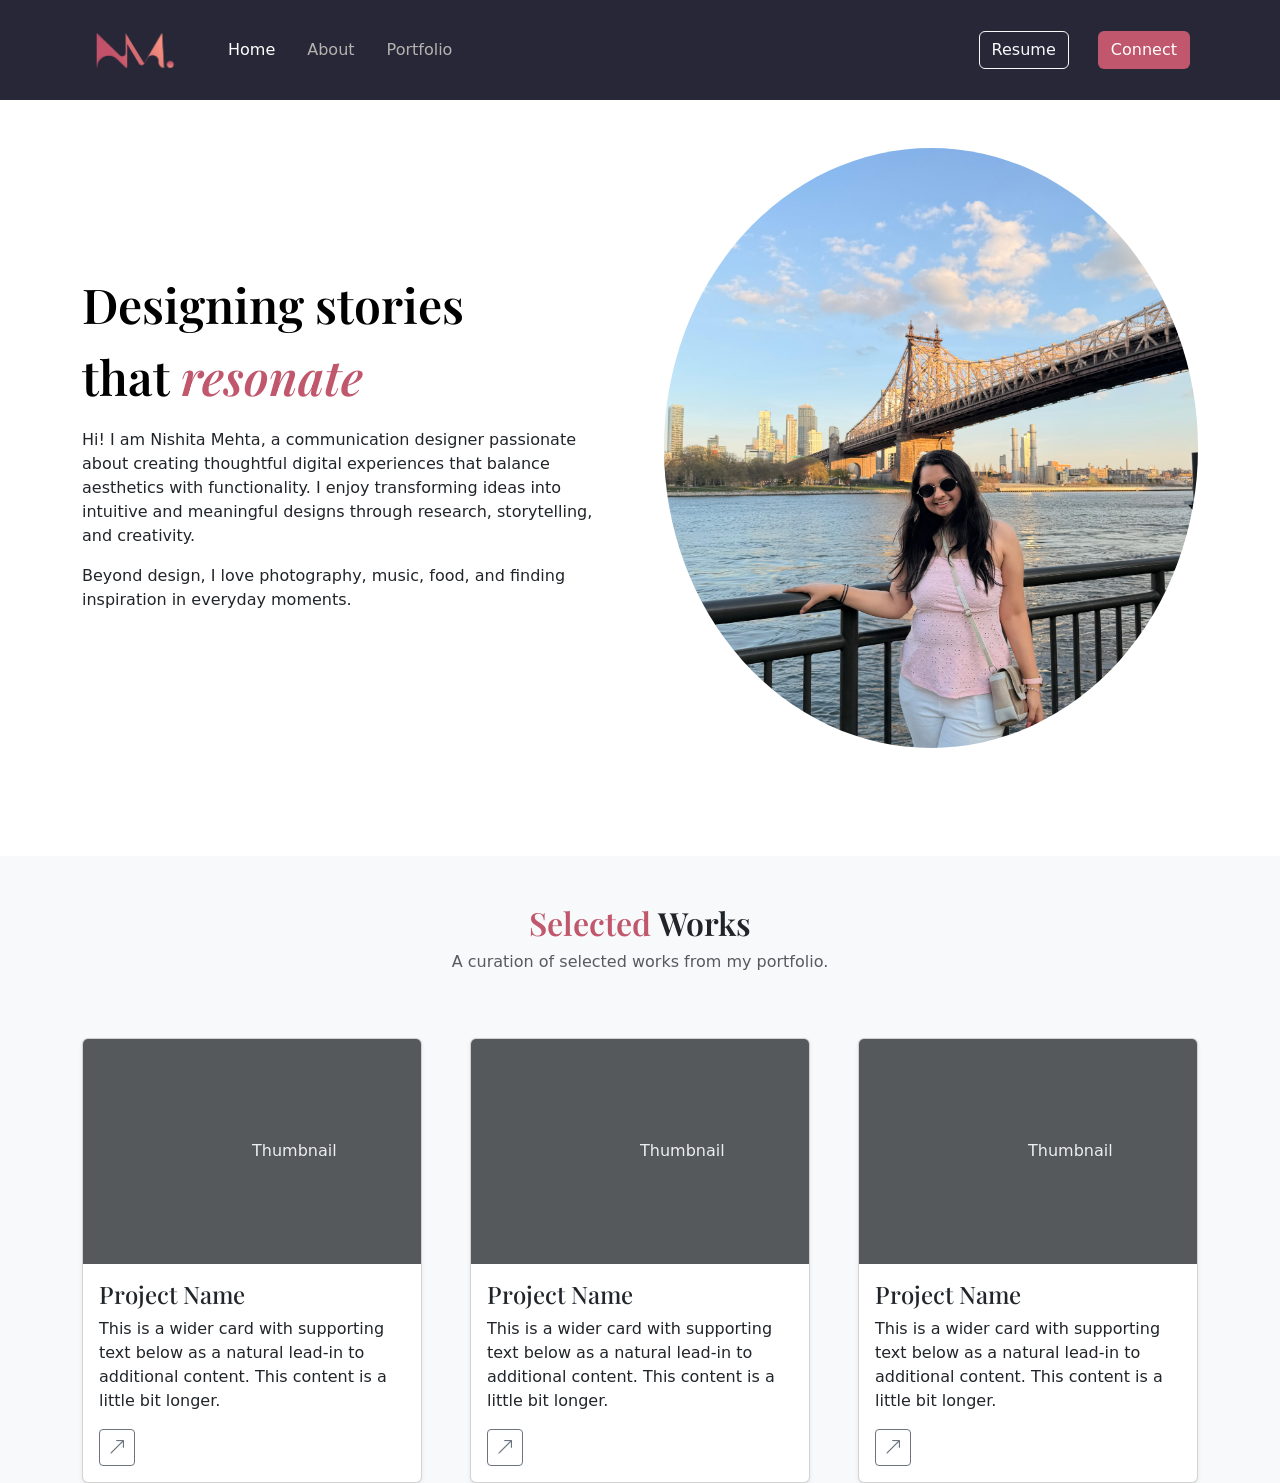
==== index.html @ cb7818bd "Add files via upload" ====
<!doctype html>
<html lang="en">

<head>
    <meta charset="UTF-8" />
    <meta name="viewport" content="width=device-width, initial-scale=1.0" />
    <title>Document</title>
    <link href="https://cdn.jsdelivr.net/npm/bootstrap@5.3.8/dist/css/bootstrap.min.css" rel="stylesheet"
        integrity="sha384-sRIl4kxILFvY47J16cr9ZwB07vP4J8+LH7qKQnuqkuIAvNWLzeN8tE5YBujZqJLB" crossorigin="anonymous" />
        <link rel="stylesheet"
href="https://cdn.jsdelivr.net/npm/bootstrap-icons@1.11.3/font/bootstrap-icons.min.css">
    <link rel="stylesheet" href="./style.css" />
<link rel="preconnect" href="https://fonts.googleapis.com">
<link rel="preconnect" href="https://fonts.gstatic.com" crossorigin>
<link href="https://fonts.googleapis.com/css2?family=Merriweather:ital,opsz,wght@0,18..144,300..900;1,18..144,300..900&family=Playfair+Display:ital,wght@0,400..900;1,400..900&display=swap" rel="stylesheet">
</head>

<body>
    <header class="py-0 text-bg-dark">
        <div class="container">
            <div class="d-flex flex-wrap align-items-center justify-content-center justify-content-lg-start">
                <a href="/" class="d-flex center align-items-center mb-2 mb-lg-0 text-white text-decoration-none">
                </a>
                <ul class="nav col-12 col-lg-auto me-lg-auto mb-2 align-items-center justify-content-center mb-md-0">
                    <img src="/logo.png" class="logo" height="100" />
                    <li>
                        <a href="#" class="nav-link padding px-7 text-white">Home</a>
                    </li>
                    <li><a href="#" class="nav-link px-7 text">About</a></li>
                    <li><a href="#" class="nav-link px-7 text">Portfolio</a></li>
                </ul>

                <div class="text-end">
                    <button type="button" class="btn btn-outline-light me-4">
                        Resume
                    </button>
                    <button type="button" class="btn filled me-2">
                        Connect
                    </button>
                </div>
            </div>
        </div>
    </header>
    <div class="container">
        <div class="row flex-lg-row-reverse align-items-center g-5 py-5">
            <div class="col-10 col-sm-8 col-lg-6">
                <img src="me.jpeg" class="d-block mx-lg-auto img-fluid profile-img" alt="Bootstrap Themes" width="700"
                    height="500" loading="lazy" />
            </div>
            <div class="col-lg-6">
                <h1 class="display-5 fw-semibold text-body-emphasis lh-base mb-3">
                    Designing stories
                    <br>
                    that
                    <span class="highlight">resonate</span>
                </h1>
                <p class="lead">
                    Hi! I am Nishita Mehta, a communication designer passionate about
                    creating thoughtful digital experiences that balance aesthetics with
                    functionality. I enjoy transforming ideas into intuitive and
                    meaningful designs through research, storytelling, and creativity.
                    <br>
                </p>

                <p class="lead">Beyond design, I love photography, music, food, and finding
                    inspiration in everyday moments.</p>

                </p>
                <div class="d-grid gap-2 d-md-flex justify-content-md-start"></div>
            </div>
        </div>
    </div>
    <div>
        <div class="mt-10">
        <div class=" album bg-body-tertiary">
            <div class="row py-lg-5 selected-works">
                <div class="col-lg-6 col-md-8 mx-auto align-items-center">
                    <h2 class="fw-semibold"><span>Selected</span> Works</h2>
                    <p class="lead text-body-secondary">A curation of selected works from my portfolio.</p>
                    <p> </p>
                </div>
            </div>
        </div>
    </div>
    <div class="album bg-body-tertiary">
        <div class="container">
            <div class="row row-cols-1 row-cols-sm-2 row-cols-md-3 g-5">
                <div class="col">
                    <div class="card shadow-sm"> <svg aria-label="Placeholder: Thumbnail"
                            class="bd-placeholder-img card-img-top" height="225" preserveAspectRatio="xMidYMid slice"
                            role="img" width="100%" xmlns="http://www.w3.org/2000/svg">
                            <title>Placeholder</title>
                            <rect width="100%" height="100%" fill="#55595c"></rect><text x="50%" y="50%" fill="#eceeef"
                                dy=".3em">Thumbnail</text>
                        </svg>
                        <div class="card-body">
                             <h4>Project Name</h4>
                            <p class="card-text">This is a wider card with supporting text below as a natural lead-in to
                                additional content. This content is a little bit longer.</p>
                            <div class="d-flex justify-content-between align-items-center">
                                <div class="btn-group"> <button type="button" class="btn btn-sm btn-outline-secondary project-btn">
    <i class="bi bi-arrow-up-right arrow"></i>
</button></div>
                            </div>
                        </div>
                    </div>
                </div>
                <div class="col">
                    <div class="card shadow-sm"> <svg aria-label="Placeholder: Thumbnail"
                            class="bd-placeholder-img card-img-top" height="225" preserveAspectRatio="xMidYMid slice"
                            role="img" width="100%" xmlns="http://www.w3.org/2000/svg">
                            <title>Placeholder</title>
                            <rect width="100%" height="100%" fill="#55595c"></rect><text x="50%" y="50%" fill="#eceeef"
                                dy=".3em">Thumbnail</text>
                        </svg>
                        <div class="card-body">
                             <h4>Project Name</h4>
                            <p class="card-text">This is a wider card with supporting text below as a natural lead-in to
                                additional content. This content is a little bit longer.</p>
                            <div class="d-flex justify-content-between align-items-center">
                                <div class="btn-group"> <button type="button" class="btn btn-sm btn-outline-secondary project-btn">
    <i class="bi bi-arrow-up-right arrow"></i>
</button> </div>
                            </div>
                        </div>
                    </div>
                </div>
                <div class="col">
                    <div class="card shadow-sm"> <svg aria-label="Placeholder: Thumbnail"
                            class="bd-placeholder-img card-img-top" height="225" preserveAspectRatio="xMidYMid slice"
                            role="img" width="100%" xmlns="http://www.w3.org/2000/svg">
                            <title>Placeholder</title>
                            <rect width="100%" height="100%" fill="#55595c"></rect><text x="50%" y="50%" fill="#eceeef"
                                dy=".3em">Thumbnail</text>
                        </svg>
                        <div class="card-body">
                            <h4>Project Name</h4>
                            <p class="card-text">This is a wider card with supporting text below as a natural lead-in to
                                additional content. This content is a little bit longer.</p>
                            <div class="d-flex justify-content-between align-items-center">
                                <div class="btn-group"> <button type="button" class="btn btn-sm btn-outline-secondary project-btn">
    <i class="bi bi-arrow-up-right arrow"></i>
</button></div>
                            </div>
                        </div>
                    </div>
                </div>
                </div>
            </div>
        </div>
    </div>
</div>
</body>

</html>
---- style.css ----
.text-bg-dark {
    background-color: #272738 !important;
    color: rgb(202, 180, 132) !important;
}
.filled{
    background-color: rgb(192, 87, 108);
    color: rgb(255, 255, 255);
}
.text{
    color: rgb(181, 178, 175);
}
.padding{
    margin-left: 30px;
}
.profile-img{
    object-fit: cover;
    border-radius: 50%;
    height: 600px;
    
}
.lead{
    font-size: 16px;
}
span{
    color: rgb(192, 87, 108);
}
.selected-works{
    text-align: center;
}
.btn-outline-secondary {
    --bs-btn-hover-bg: rgb(192, 87, 108);
    --bs-btn-hover-border-color: #6c757d00;

}
.mt-10{
    margin-top: 60px;
}
h1, h2, h3, h4 {
  Font-family: "Playfair Display", serif;
}
.project-btn {
    transition: all 0.3s ease;
}

.arrow {
    color: #6c757d;   /* grey */
    font-size: 18px;
    transition: color 0.3s ease;
}

.project-btn:hover {
    background-color: #c95d78;
    border-color: #c95d78;
}

.project-btn:hover .arrow {
    color: white;
}
.nav-link {
    padding-top: 0.25rem;
    padding-bottom: 0.25rem;
}
.highlight{
    font-style: italic;
}
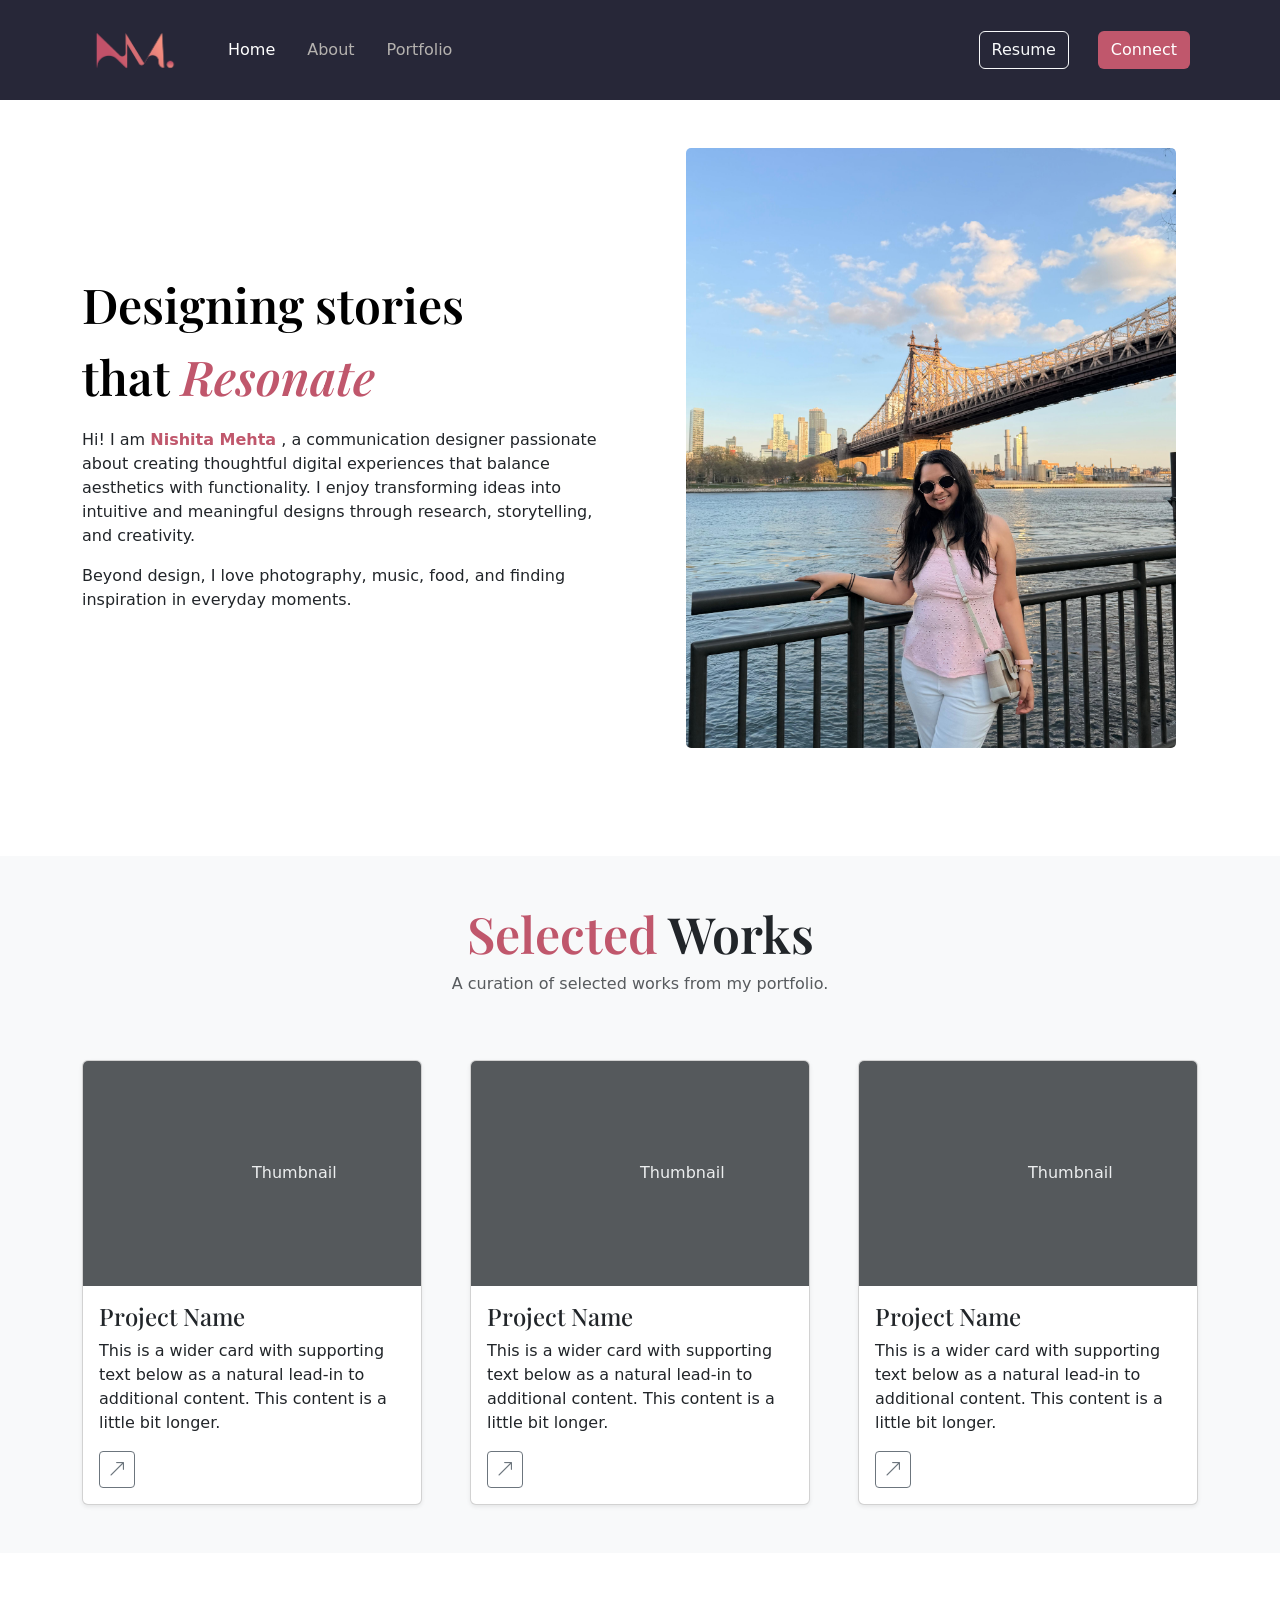
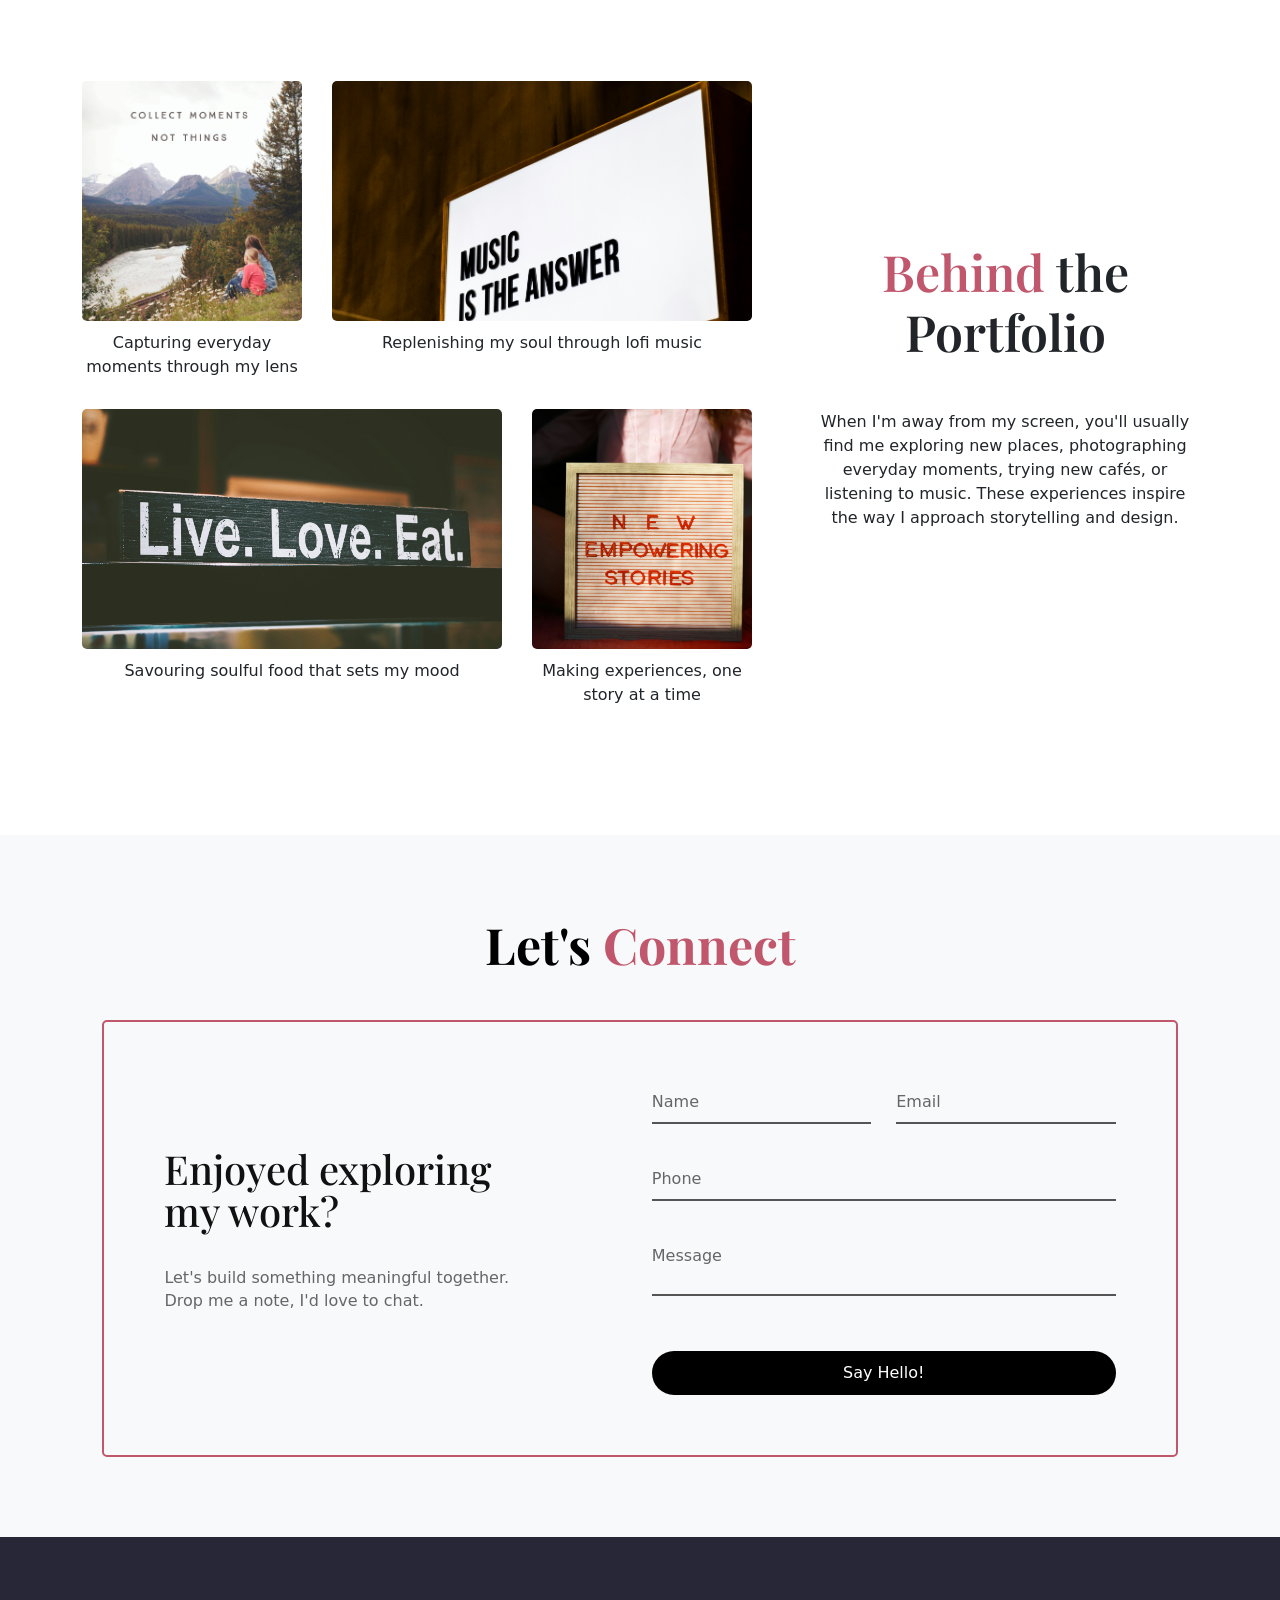
==== commit 5ad50285: "Add files via upload" ====
--- a/index.html
+++ b/index.html
@@ -22,7 +22,7 @@
                 <a href="/" class="d-flex center align-items-center mb-2 mb-lg-0 text-white text-decoration-none">
                 </a>
                 <ul class="nav col-12 col-lg-auto me-lg-auto mb-2 align-items-center justify-content-center mb-md-0">
-                    <img src="/logo.png" class="logo" height="100" />
+                    <img src="logo.png" class="logo" height="100" />
                     <li>
                         <a href="#" class="nav-link padding px-7 text-white">Home</a>
                     </li>
@@ -52,10 +52,10 @@
                     Designing stories
                     <br>
                     that
-                    <span class="highlight">resonate</span>
+                    <span class="highlight">Resonate</span>
                 </h1>
                 <p class="lead">
-                    Hi! I am Nishita Mehta, a communication designer passionate about
+                    Hi! I am <span class="bold fw-semibold">Nishita Mehta</span> , a communication designer passionate about
                     creating thoughtful digital experiences that balance aesthetics with
                     functionality. I enjoy transforming ideas into intuitive and
                     meaningful designs through research, storytelling, and creativity.
@@ -71,7 +71,7 @@
         </div>
     </div>
     <div>
-        <div class="mt-10">
+        <div class="mt-60">
         <div class=" album bg-body-tertiary">
             <div class="row py-lg-5 selected-works">
                 <div class="col-lg-6 col-md-8 mx-auto align-items-center">
@@ -82,7 +82,8 @@
             </div>
         </div>
     </div>
-    <div class="album bg-body-tertiary">
+    <div class="bg-body-tertiary">
+    <div class="album selected-margin bg-body-tertiary">
         <div class="container">
             <div class="row row-cols-1 row-cols-sm-2 row-cols-md-3 g-5">
                 <div class="col">
@@ -150,6 +151,108 @@
         </div>
     </div>
 </div>
+</div>
+
+  <section class="container behind-section py-5">
+
+   
+
+  <div class="collage">
+
+    <div class="collage-row">
+        <div>
+        <img src="./photography.jpg" class="small" alt="">
+        <div class="description">Capturing everyday moments through my lens</div>
+        </div>
+        <div>
+        <img src="./music.jpg" class="medium" alt="">
+        <div class="description">Replenishing my soul through lofi music</div>
+        </div>
+    </div>
+
+    <div class="collage-row reverse">
+        <div>
+        <img src="./food.jpg" class="medium music" alt="">
+        <div class="description">Savouring soulful food that sets my mood</div>
+        </div>
+        <div>
+        <img src="./experiences.jpg" class="small" alt="">
+        <div class="description">Making experiences, one story at a time</div>
+        </div>
+    </div>
+
+</div>
+    
+   
+</div>
+<div class="about-text">
+         <h2 class="text-center mb-5 fw-semibold">
+        <span>Behind</span> the Portfolio
+    </h2>
+        <p>
+            When I'm away from my screen, you'll usually find me exploring new
+            places, photographing everyday moments, trying new cafés, or listening
+            to music. These experiences inspire the way I approach storytelling and
+            design.
+        </p>
+    </div>
+
+</section>
+
+</div>
+<section class="contact-section bg-body-tertiary" id="contact">
+    <h2 class="contact-title">Let's<span> Connect</span></h2>
+
+    <div class="contact-box">
+
+        <div class="contact-left">
+            <h3>Enjoyed exploring<br>my work?</h3>
+
+            <p>
+                Let's build something meaningful together.<br>
+                Drop me a note, I'd love to chat.
+            </p>
+        </div>
+
+        <form class="contact-form">
+
+            <div class="form-row">
+                <div class="input-group">
+                    <input type="text" placeholder="Name" required>
+                </div>
+
+                <div class="input-group">
+                    <input type="email" placeholder="Email" required>
+                </div>
+            </div>
+
+            <div class="form-row">
+                <div class="input-group">
+                    <input type="tel" placeholder="Phone">
+                </div>
+            </div>
+
+            <div class="form-row">
+                <div class="input-group full">
+                    <textarea placeholder="Message"></textarea>
+                </div>
+            </div>
+
+            <button type="submit">
+                Say Hello!
+            </button>
+
+        </form>
+
+    </div>
+</section>
+<footer>
+    <div class="footer">
+       
+    </div>
+</footer>
+</div>
+
 </body>
 
-</html>+</html>
--- a/style.css
+++ b/style.css
@@ -14,8 +14,9 @@
 }
 .profile-img{
     object-fit: cover;
-    border-radius: 50%;
+    border-radius: 5px;
     height: 600px;
+    max-width: 490px;
     
 }
 .lead{
@@ -32,7 +33,7 @@
     --bs-btn-hover-border-color: #6c757d00;
 
 }
-.mt-10{
+.mt-60{
     margin-top: 60px;
 }
 h1, h2, h3, h4 {
@@ -62,4 +63,249 @@
 }
 .highlight{
     font-style: italic;
-}+}
+.collage {
+    display: grid;
+    grid-template-columns: 1fr 2fr;
+    gap: 50px;
+    margin: 0 auto;
+    align-items: start;
+}
+
+.collage img {
+    width: 50%;
+    object-fit: cover;
+    border-radius: 5px;
+    transition: 0.3s ease;
+}
+
+.collage img:hover {
+    transform: scale(1.02);
+}
+
+
+.behind-section{
+    display: flex;
+    justify-content: space-between;   /* instead of center */
+    align-items: center;              /* center text vertically */
+    text-align: center;
+    margin: 80px auto;
+    gap: 60px;
+}
+/* COLLAGE */
+
+.collage{
+    display:flex;
+    flex-direction:column;
+    gap:30px;
+}
+
+.collage-row{
+    display:grid;
+    grid-template-columns:220px 420px;
+    gap:30px;
+}
+
+.collage-row.reverse{
+    grid-template-columns:420px 220px;
+}
+
+.collage img{
+    width:100%;
+    height:240px;
+    object-fit:cover;
+    border-radius:5px;
+}
+
+.small{
+    height:200px;
+}
+
+.medium{
+    height:280px;
+}
+
+/* Positioning */
+
+.collage img:nth-child(1){
+    grid-column:1;
+    grid-row:1;
+    align-self:start;
+}
+
+.collage img:nth-child(2){
+    grid-column:2 / span 2;
+    grid-row:1;
+}
+
+.collage img:nth-child(3){
+    grid-column:1 / span 2;
+    grid-row:2;
+    justify-self: end;
+}
+
+.collage img:nth-child(4){
+    grid-column:3;
+    grid-row:2;
+    align-self:start;
+}
+.selected-margin{
+    padding-bottom: 48px;
+    margin-bottom: 60px;
+}
+.description{
+    margin-top: 10px;
+}
+/* Contact Section */
+
+.contact-section{
+    width:100%;
+    padding:80px 8%;
+    background:#fff;
+}
+
+.contact-title{
+    text-align:center;
+    Font-family: "Playfair Display", serif;
+    color:#000000;
+    font-weight:bold;
+    margin-bottom:45px;
+}
+
+.contact-box{
+    border:2px solid  rgb(192, 87, 108);
+    border-radius:5px;
+    padding:60px;
+    display:flex;
+    justify-content:space-between;
+    align-items:center;
+    gap:70px;
+}
+
+.contact-left{
+    flex:0.9;
+    font-size: 16px;
+}
+
+.contact-left h3{
+    line-height:1.05;
+    margin-bottom:35px;
+    color:#111;
+    font-size: 40px;
+}
+
+.contact-left p{
+    font-size:16px;
+    color:#666;
+    line-height:1.4;
+}
+
+.contact-form{
+    flex:1;
+    max-width: 520px;   /* Limits form width */
+}
+
+
+.form-row{
+    display:flex;
+    gap:25px;
+    margin-bottom:35px;
+}
+
+.input-group{
+    flex:1;
+}
+
+.input-group.full{
+    width:100%;
+}
+
+.contact-form input,
+.contact-form textarea{
+    width:100%;
+    border:none;
+    border-bottom:2px solid #555;
+    background:transparent;
+    padding:8px 0;
+    font-size:16px;
+    outline:none;
+    color:#111;
+}
+
+.contact-form textarea{
+    resize:none;
+    height:60px;
+}
+
+.contact-form input::placeholder,
+.contact-form textarea::placeholder{
+    color:#666;
+}
+
+.contact-form button{
+    width:100%;
+    margin-top:20px;
+    padding:10px;
+    border:none;
+    border-radius:50px;
+    background:#000;
+    color:#fff;
+    font-size:16px;
+    cursor:pointer;
+    transition:.3s;
+}
+
+.contact-form button:hover{
+    background:#222;
+}
+
+/* Responsive */
+
+@media(max-width:992px){
+
+.contact-box{
+    display: flex;
+    justify-content: space-between;
+    align-items: center;
+    gap: 50px;
+    padding: 50px 60px;
+}
+
+
+.contact-title{
+    font-size:50px;
+}
+
+.contact-left h3{
+    font-size:50px;
+}
+
+.contact-left p{
+    font-size:20px;
+}
+
+.form-row{
+    flex-direction:column;
+    gap:25px;
+}
+
+.contact-form input,
+.contact-form textarea{
+    font-size:18px;
+}
+
+.contact-form button{
+    font-size:20px;
+}
+
+}
+h1, h2, h3{
+    font-size: 50px;
+}
+.footer{
+    background-color: #272738;
+    height: 100px;
+}
+.music{
+    align-self: flex-start;
+}
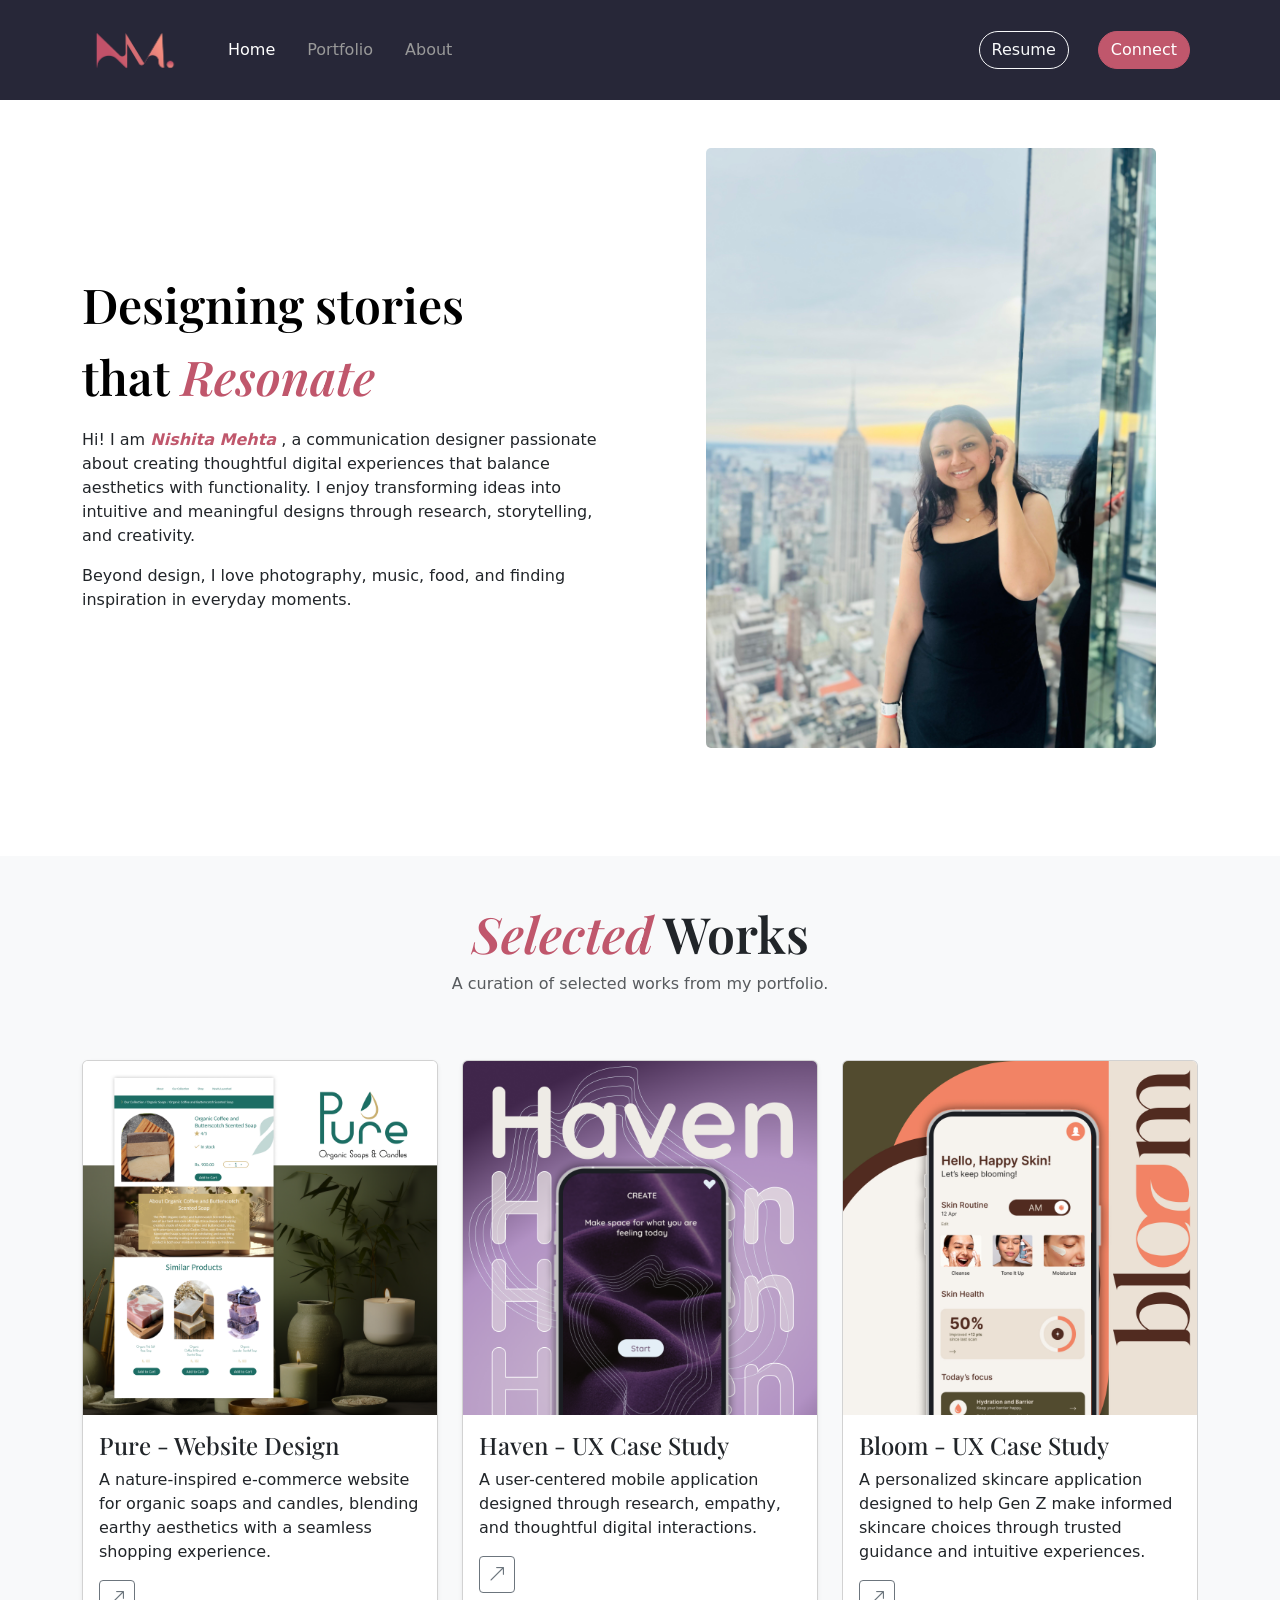
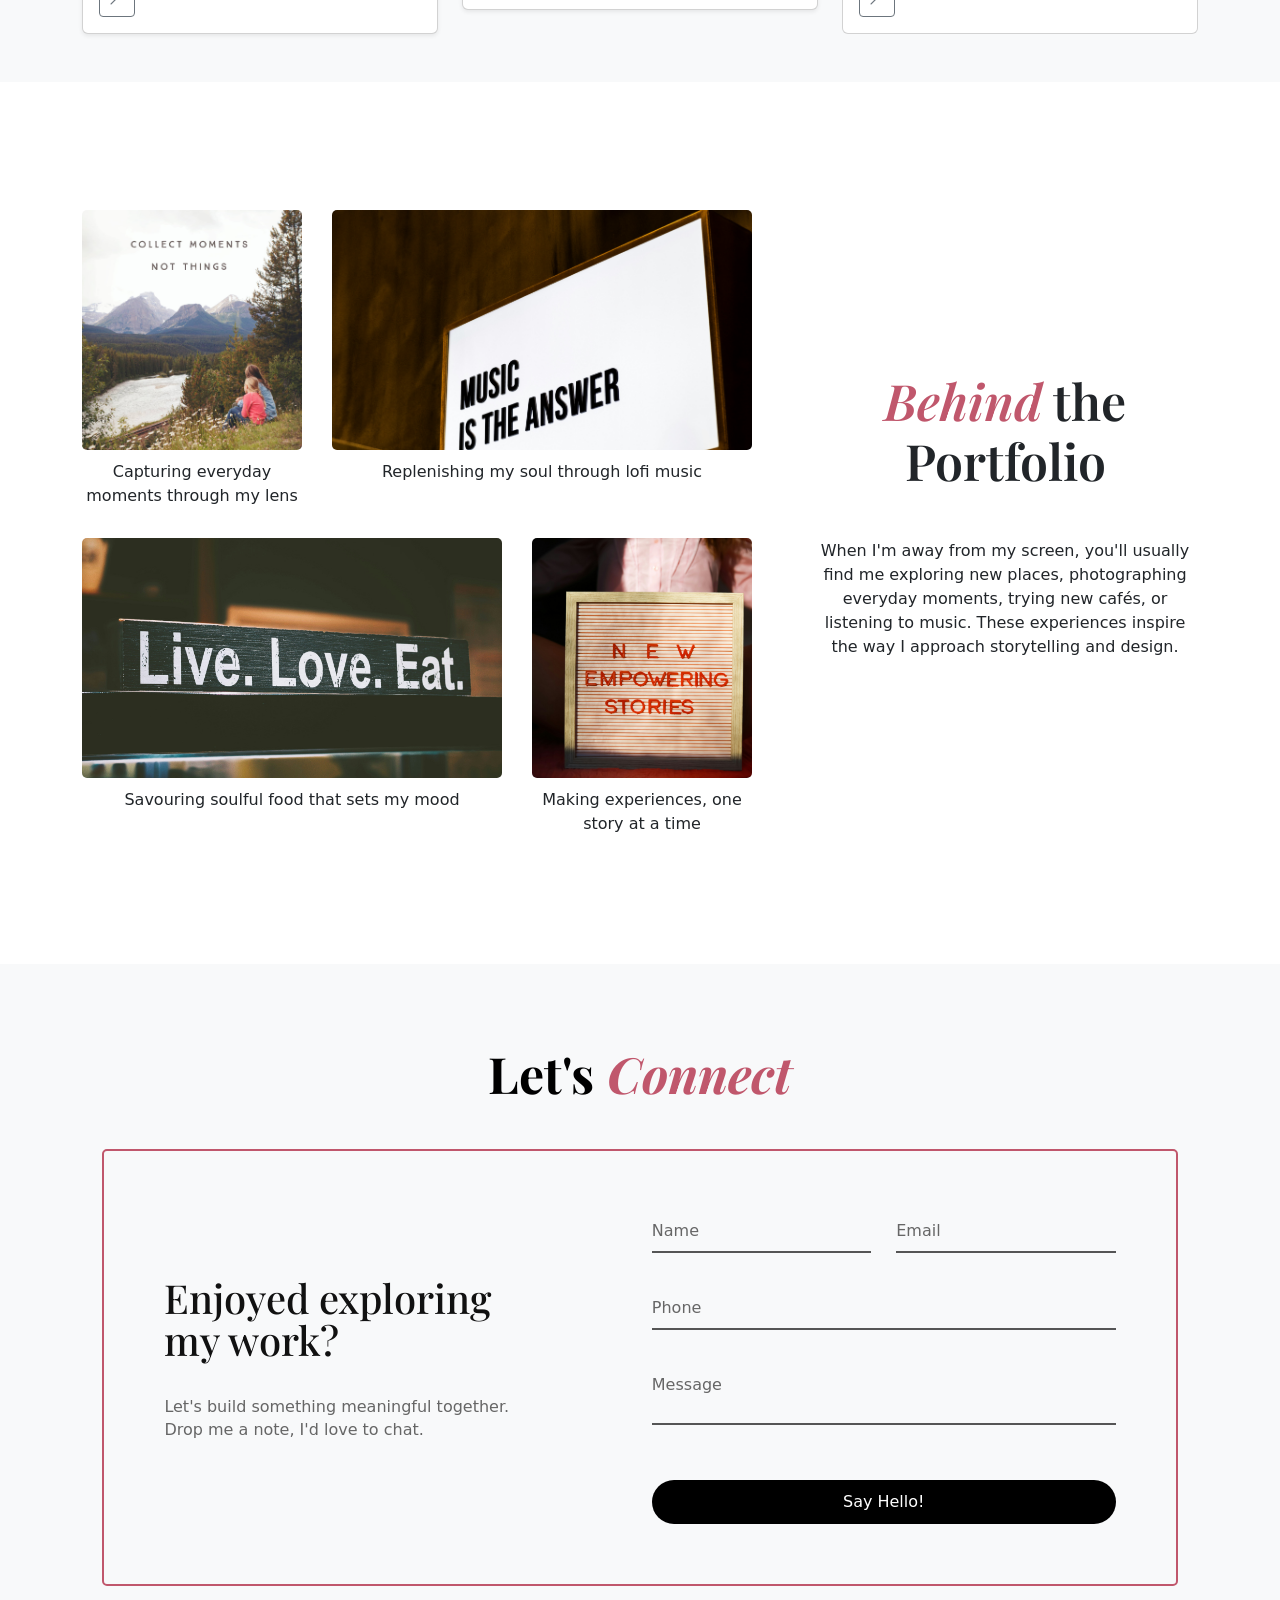
==== commit a7b40df0: "Update portfolio website" ====
--- a/index.html
+++ b/index.html
@@ -22,30 +22,39 @@
                 <a href="/" class="d-flex center align-items-center mb-2 mb-lg-0 text-white text-decoration-none">
                 </a>
                 <ul class="nav col-12 col-lg-auto me-lg-auto mb-2 align-items-center justify-content-center mb-md-0">
-                    <img src="logo.png" class="logo" height="100" />
+                   
+<li class="nav-item">
+    <a href="#home" class="logo-link">
+        <img
+            src="logo.png"
+            class="logo"
+            height="100"
+            alt="Nishita Mehta logo"
+        >
+    </a>
+</li>
+
                     <li>
-                        <a href="#" class="nav-link padding px-7 text-white">Home</a>
+                        <a href="#home" id="homeLink" class="nav-link padding px-7">Home</a>
                     </li>
-                    <li><a href="#" class="nav-link px-7 text">About</a></li>
-                    <li><a href="#" class="nav-link px-7 text">Portfolio</a></li>
+                   
+                    <li><a href="#portfolio" id="portfolioLink" class="nav-link px-7 text">Portfolio</a></li>
+                     <li><a href="#about" id="aboutLink" class="nav-link px-7 text">About</a></li>
                 </ul>
 
                 <div class="text-end">
-                    <button type="button" class="btn btn-outline-light me-4">
-                        Resume
-                    </button>
-                    <button type="button" class="btn filled me-2">
+                    <button type="button" id="resumeBtn" target="_blank" class="btn btn-outline-light me-4">Resume</button>
+                    <button type="button" id="connectBtn" class="btn filled me-2">
                         Connect
                     </button>
                 </div>
             </div>
         </div>
     </header>
-    <div class="container">
+    <div class="container" id="home">
         <div class="row flex-lg-row-reverse align-items-center g-5 py-5">
-            <div class="col-10 col-sm-8 col-lg-6">
-                <img src="me.jpeg" class="d-block mx-lg-auto img-fluid profile-img" alt="Bootstrap Themes" width="700"
-                    height="500" loading="lazy" />
+            <div class="col-12 col-sm-10 col-lg-6">
+                <img src="intro pic.jpeg" class="d-block mx-lg-auto img-fluid profile-img" alt="Bootstrap Themes" loading="lazy" />
             </div>
             <div class="col-lg-6">
                 <h1 class="display-5 fw-semibold text-body-emphasis lh-base mb-3">
@@ -71,11 +80,11 @@
         </div>
     </div>
     <div>
-        <div class="mt-60">
+        <div class="mt-60" id="portfolio">
         <div class=" album bg-body-tertiary">
             <div class="row py-lg-5 selected-works">
                 <div class="col-lg-6 col-md-8 mx-auto align-items-center">
-                    <h2 class="fw-semibold"><span>Selected</span> Works</h2>
+                    <h2 class="fw-semibold"><span class="highlight">Selected</span> Works</h2>
                     <p class="lead text-body-secondary">A curation of selected works from my portfolio.</p>
                     <p> </p>
                 </div>
@@ -85,75 +94,116 @@
     <div class="bg-body-tertiary">
     <div class="album selected-margin bg-body-tertiary">
         <div class="container">
-            <div class="row row-cols-1 row-cols-sm-2 row-cols-md-3 g-5">
+           <div class="row row-cols-1 row-cols-md-2 row-cols-lg-3 g-4">
                 <div class="col">
-                    <div class="card shadow-sm"> <svg aria-label="Placeholder: Thumbnail"
-                            class="bd-placeholder-img card-img-top" height="225" preserveAspectRatio="xMidYMid slice"
-                            role="img" width="100%" xmlns="http://www.w3.org/2000/svg">
-                            <title>Placeholder</title>
-                            <rect width="100%" height="100%" fill="#55595c"></rect><text x="50%" y="50%" fill="#eceeef"
-                                dy=".3em">Thumbnail</text>
-                        </svg>
+                    <div class="card shadow-sm"> 
+<img
+    src="images/pure/thumbnail1.png"
+    class="card-img-top project-thumbnail"
+    alt="Pure Organic Soaps and Candles website design"
+    loading="lazy">
+
+                          
                         <div class="card-body">
-                             <h4>Project Name</h4>
-                            <p class="card-text">This is a wider card with supporting text below as a natural lead-in to
-                                additional content. This content is a little bit longer.</p>
+                             <h4>Pure - Website Design</h4>
+                            <p class="card-text">A nature-inspired e-commerce website for organic soaps and candles, blending earthy aesthetics with a seamless shopping experience.</p>
                             <div class="d-flex justify-content-between align-items-center">
-                                <div class="btn-group"> <button type="button" class="btn btn-sm btn-outline-secondary project-btn">
+                                <div class="btn-group"> 
+<a href="pure.html"
+   class="btn btn-sm btn-outline-secondary project-btn"
+   aria-label="View Pure project">
+
     <i class="bi bi-arrow-up-right arrow"></i>
-</button></div>
+
+</a>
+</div>
                             </div>
                         </div>
                     </div>
                 </div>
-                <div class="col">
-                    <div class="card shadow-sm"> <svg aria-label="Placeholder: Thumbnail"
-                            class="bd-placeholder-img card-img-top" height="225" preserveAspectRatio="xMidYMid slice"
-                            role="img" width="100%" xmlns="http://www.w3.org/2000/svg">
-                            <title>Placeholder</title>
-                            <rect width="100%" height="100%" fill="#55595c"></rect><text x="50%" y="50%" fill="#eceeef"
-                                dy=".3em">Thumbnail</text>
-                        </svg>
-                        <div class="card-body">
-                             <h4>Project Name</h4>
-                            <p class="card-text">This is a wider card with supporting text below as a natural lead-in to
-                                additional content. This content is a little bit longer.</p>
-                            <div class="d-flex justify-content-between align-items-center">
-                                <div class="btn-group"> <button type="button" class="btn btn-sm btn-outline-secondary project-btn">
+                
+<!-- PROJECT 2: HAVEN -->
+
+<div class="col">
+    <div class="card shadow-sm">
+
+        <img
+            src="images/haven/thumbnail2.png"
+            class="card-img-top project-thumbnail"
+            alt="Haven mobile application UX design"
+            loading="lazy">
+
+        <div class="card-body">
+
+            <h4>Haven - UX Case Study</h4>
+
+            <p class="card-text">
+                A user-centered mobile application
+                designed through research, empathy,
+                and thoughtful digital interactions.
+            </p>
+
+            <div class="d-flex justify-content-between align-items-center">
+
+                <div class="btn-group">
+
+                    <a href="haven.html"
+                       class="btn btn-sm btn-outline-secondary project-btn"
+                       aria-label="View Haven project">
+
+                        <i class="bi bi-arrow-up-right arrow"></i>
+
+                    </a>
+
+                </div>
+
+            </div>
+
+        </div>
+
+    </div>
+</div>
+
+            
+<div class="col">
+    <div class="card h-100">
+
+        <img src="images/bloom/bloom.jpg"
+             class="card-img-top"
+             alt="Bloom Skincare Application">
+
+        <div class="card-body">
+
+            <h4 class="card-title">
+                Bloom - UX Case Study
+            </h4>
+
+            <p class="card-text">
+                A personalized skincare application designed
+                to help Gen Z make informed skincare choices
+                through trusted guidance and intuitive experiences.
+            </p>
+
+           <a href="bloom.html"
+   class="btn btn-sm btn-outline-secondary project-btn"
+   aria-label="View Bloom project">
+
     <i class="bi bi-arrow-up-right arrow"></i>
-</button> </div>
-                            </div>
-                        </div>
-                    </div>
-                </div>
-                <div class="col">
-                    <div class="card shadow-sm"> <svg aria-label="Placeholder: Thumbnail"
-                            class="bd-placeholder-img card-img-top" height="225" preserveAspectRatio="xMidYMid slice"
-                            role="img" width="100%" xmlns="http://www.w3.org/2000/svg">
-                            <title>Placeholder</title>
-                            <rect width="100%" height="100%" fill="#55595c"></rect><text x="50%" y="50%" fill="#eceeef"
-                                dy=".3em">Thumbnail</text>
-                        </svg>
-                        <div class="card-body">
-                            <h4>Project Name</h4>
-                            <p class="card-text">This is a wider card with supporting text below as a natural lead-in to
-                                additional content. This content is a little bit longer.</p>
-                            <div class="d-flex justify-content-between align-items-center">
-                                <div class="btn-group"> <button type="button" class="btn btn-sm btn-outline-secondary project-btn">
-    <i class="bi bi-arrow-up-right arrow"></i>
-</button></div>
-                            </div>
-                        </div>
-                    </div>
-                </div>
-                </div>
-            </div>
-        </div>
-    </div>
-</div>
-</div>
-
-  <section class="container behind-section py-5">
+
+</a>
+
+        </div>
+    </div>
+</div>
+
+                </div>
+            </div>
+        </div>
+    </div>
+</div>
+</div>
+
+  <section class="container behind-section py-5" id="about">
 
    
 
@@ -187,7 +237,7 @@
 </div>
 <div class="about-text">
          <h2 class="text-center mb-5 fw-semibold">
-        <span>Behind</span> the Portfolio
+        <span class="highlight">Behind</span> the Portfolio
     </h2>
         <p>
             When I'm away from my screen, you'll usually find me exploring new
@@ -201,7 +251,7 @@
 
 </div>
 <section class="contact-section bg-body-tertiary" id="contact">
-    <h2 class="contact-title">Let's<span> Connect</span></h2>
+    <h2 class="contact-title">Let's<span class="highlight"> Connect</span></h2>
 
     <div class="contact-box">
 
@@ -214,31 +264,31 @@
             </p>
         </div>
 
-        <form class="contact-form">
+        <form class="contact-form" id="contactForm">
 
             <div class="form-row">
                 <div class="input-group">
-                    <input type="text" placeholder="Name" required>
+                    <input type="text" id="name" placeholder="Name" required>
                 </div>
 
                 <div class="input-group">
-                    <input type="email" placeholder="Email" required>
+                    <input type="email" id="email" placeholder="Email" required>
                 </div>
             </div>
 
             <div class="form-row">
                 <div class="input-group">
-                    <input type="tel" placeholder="Phone">
+                    <input type="tel" id="phone" placeholder="Phone">
                 </div>
             </div>
 
             <div class="form-row">
                 <div class="input-group full">
-                    <textarea placeholder="Message"></textarea>
-                </div>
-            </div>
-
-            <button type="submit">
+                    <textarea id="message" placeholder="Message"></textarea>
+                </div>
+            </div>
+
+            <button type="submit" id="helloBtn">
                 Say Hello!
             </button>
 
@@ -252,7 +302,7 @@
     </div>
 </footer>
 </div>
-
+<script src="./script.js"></script>
 </body>
 
 </html>
--- a/style.css
+++ b/style.css
@@ -24,6 +24,7 @@
 }
 span{
     color: rgb(192, 87, 108);
+    font-style: italic;
 }
 .selected-works{
     text-align: center;
@@ -309,3 +310,3822 @@
 .music{
     align-self: flex-start;
 }
+.nav-link.active {
+    color: white !important;
+}
+.nav-link {
+    color: #999999 !important;
+}
+
+.nav-link {
+    color: #999999 !important;
+}
+
+.nav-link.active {
+    color: #ffffff !important;
+}
+
+
+/* Default navigation links */
+.nav-link {
+    color: #999999 !important;
+}
+
+/* Selected navigation link */
+.nav-link.active {
+    color: #ffffff !important;
+}
+
+/* Hovered navigation link */
+.nav-link:hover {
+    color: #ffffff !important;
+}
+
+/* Deselect active link ONLY when hovering
+   over another navigation link */
+
+.nav:has(.nav-link:not(.active):hover)
+.nav-link.active {
+    color: #999999 !important;
+}
+
+
+/* Make only the hovered link white */
+.nav-link:hover {
+    color: #ffffff !important;
+}
+#connectBtn {
+    color: white !important;
+}
+
+#connectBtn:hover {
+    color: white !important;
+}
+#connectBtn,
+#connectBtn:hover,
+#connectBtn:focus,
+#connectBtn:active {
+    color: #ffffff !important;
+    background-color: rgb(192, 87, 108) !important;
+    border-color: rgb(192, 87, 108) !important;
+    outline: none !important;
+    box-shadow: none !important;
+}
+#resumeBtn,
+#connectBtn {
+    border-radius: 50px !important;
+}
+
+/* ======================================
+   RESPONSIVE PORTFOLIO
+   ====================================== */
+
+/* General fixes */
+* {
+    box-sizing: border-box;
+}
+
+html {
+    scroll-behavior: smooth;
+}
+
+body {
+    overflow-x: hidden;
+}
+
+img {
+    max-width: 100%;
+}
+
+/* Desktop and smaller laptops */
+@media (max-width: 1200px) {
+
+    .profile-img {
+        width: 100%;
+        height: auto;
+        max-height: 550px;
+        object-fit: cover;
+    }
+
+    .behind-section {
+        gap: 35px;
+    }
+
+    .collage {
+        flex: 1 1 55%;
+        min-width: 0;
+    }
+
+    .collage-row,
+    .collage-row.reverse {
+        grid-template-columns: 1fr 1.5fr;
+        gap: 15px;
+    }
+
+    .collage-row.reverse {
+        grid-template-columns: 1.5fr 1fr;
+    }
+
+    .collage img {
+        height: 200px;
+    }
+
+    .about-text {
+        flex: 1 1 40%;
+        min-width: 0;
+    }
+
+    .contact-box {
+        padding: 40px;
+        gap: 35px;
+    }
+}
+
+/* ======================================
+   TABLET: 769px - 991px
+   ====================================== */
+
+@media (max-width: 991px) {
+
+    /* Navigation */
+    header .container > div {
+        flex-direction: column;
+        align-items: center !important;
+        gap: 15px;
+        padding: 15px 0;
+    }
+
+    header .nav {
+        width: 100%;
+        justify-content: center !important;
+        margin: 0 !important;
+        gap: 12px;
+    }
+
+    .padding {
+        margin-left: 0;
+    }
+
+    header .text-end {
+        width: 100%;
+        text-align: center !important;
+    }
+
+    .logo {
+        height: 75px;
+        width: auto;
+    }
+
+    /* Introduction */
+    #home {
+        text-align: center;
+    }
+
+    #home .row {
+        justify-content: center;
+    }
+
+    #home .col-lg-6 {
+        width: 100%;
+        max-width: 700px;
+    }
+
+    .profile-img {
+        height: 450px;
+        width: 100%;
+        max-width: 420px;
+        object-fit: cover;
+        margin: 0 auto;
+    }
+
+    h1, h2, h3 {
+        font-size: 40px;
+    }
+
+    /* Portfolio */
+    .selected-works {
+        padding: 40px 20px;
+    }
+
+    #portfolio .row-cols-md-3 > .col {
+        width: 50%;
+    }
+
+    /* Behind the Portfolio */
+    .behind-section {
+        flex-direction: column;
+        gap: 40px;
+        margin: 50px auto;
+        padding: 30px 20px;
+    }
+
+    .collage {
+        width: 100%;
+        max-width: 650px;
+        margin: 0 auto;
+    }
+
+    .collage-row,
+    .collage-row.reverse {
+        grid-template-columns: 1fr 1.5fr;
+        gap: 20px;
+    }
+
+    .collage-row.reverse {
+        grid-template-columns: 1.5fr 1fr;
+    }
+
+    .collage img {
+        height: 230px;
+    }
+
+    .about-text {
+        width: 100%;
+        max-width: 650px;
+        text-align: center;
+    }
+
+    /* Contact */
+    .contact-section {
+        padding: 60px 5%;
+    }
+
+    .contact-box {
+        flex-direction: column;
+        align-items: stretch;
+        gap: 35px;
+        padding: 40px;
+    }
+
+    .contact-left {
+        text-align: center;
+    }
+
+    .contact-left h3 {
+        font-size: 36px;
+    }
+
+    .contact-left p {
+        font-size: 16px;
+    }
+
+    .contact-form {
+        width: 100%;
+        max-width: none;
+    }
+
+    .form-row {
+        flex-direction: row;
+        gap: 20px;
+        margin-bottom: 25px;
+    }
+}
+
+/* ======================================
+   MOBILE: 768px and below
+   ====================================== */
+
+@media (max-width: 768px) {
+
+    /* Header */
+    header .container > div {
+        gap: 12px;
+    }
+
+    header .nav {
+        flex-wrap: wrap;
+        gap: 8px;
+    }
+
+    .logo {
+        height: 65px;
+    }
+
+    .nav-link {
+        font-size: 14px;
+        padding: 8px 10px !important;
+    }
+
+    #resumeBtn,
+    #connectBtn {
+        font-size: 14px;
+        padding: 9px 20px;
+        margin: 5px !important;
+    }
+
+    /* Home */
+    #home .row {
+        padding-top: 30px !important;
+        padding-bottom: 30px !important;
+        gap: 25px;
+    }
+
+    .profile-img {
+        width: 100%;
+        max-width: 380px;
+        height: 420px;
+        object-fit: cover;
+    }
+
+    h1, h2, h3 {
+        font-size: 34px;
+    }
+
+    #home h1 {
+        font-size: 38px;
+        line-height: 1.25 !important;
+    }
+
+    .lead {
+        font-size: 15px;
+        line-height: 1.7;
+    }
+
+    /* Portfolio */
+    .mt-60 {
+        margin-top: 30px;
+    }
+
+    .selected-works {
+        padding: 30px 15px;
+    }
+
+    #portfolio .row-cols-md-3 > .col {
+        width: 100%;
+    }
+
+    .selected-margin {
+        padding-bottom: 30px;
+        margin-bottom: 30px;
+    }
+
+    .card {
+        max-width: 480px;
+        margin: 0 auto;
+    }
+
+    /* Behind the Portfolio */
+    .behind-section {
+        margin: 30px auto;
+        gap: 35px;
+        padding: 30px 15px !important;
+    }
+
+    .collage {
+        width: 100%;
+        gap: 20px;
+    }
+
+    .collage-row,
+    .collage-row.reverse {
+        grid-template-columns: 1fr 1fr;
+        gap: 12px;
+    }
+
+    .collage img {
+        width: 100%;
+        height: 180px;
+        object-fit: cover;
+    }
+
+    .description {
+        font-size: 12px;
+        line-height: 1.5;
+        margin-top: 8px;
+    }
+
+    .about-text {
+        width: 100%;
+        padding: 0 10px;
+    }
+
+    .about-text h2 {
+        font-size: 32px;
+        margin-bottom: 25px !important;
+    }
+
+    .about-text p {
+        font-size: 15px;
+        line-height: 1.8;
+    }
+
+    /* Contact */
+    .contact-section {
+        padding: 45px 20px;
+    }
+
+    .contact-title {
+        font-size: 34px;
+        margin-bottom: 30px;
+    }
+
+    .contact-box {
+        padding: 30px 22px;
+        gap: 30px;
+    }
+
+    .contact-left h3 {
+        font-size: 30px;
+        margin-bottom: 20px;
+    }
+
+    .contact-left p {
+        font-size: 15px;
+    }
+
+    .form-row {
+        flex-direction: column;
+        gap: 20px;
+        margin-bottom: 20px;
+    }
+
+    .contact-form input,
+    .contact-form textarea {
+        font-size: 15px;
+    }
+
+    .contact-form button {
+        font-size: 15px;
+        padding: 13px;
+    }
+
+    .footer {
+        height: 80px;
+    }
+}
+
+/* ======================================
+   SMALL MOBILE: 480px and below
+   ====================================== */
+
+@media (max-width: 480px) {
+
+    .logo {
+        height: 55px;
+    }
+
+    header .nav {
+        gap: 2px;
+    }
+
+    .nav-link {
+        font-size: 13px;
+        padding: 6px 8px !important;
+    }
+
+    #home {
+        padding-left: 20px;
+        padding-right: 20px;
+    }
+
+    #home h1 {
+        font-size: 32px;
+    }
+
+    .profile-img {
+        height: 350px;
+        max-width: 100%;
+    }
+
+    .lead {
+        font-size: 14px;
+    }
+
+    .selected-works h2 {
+        font-size: 30px;
+    }
+
+    .collage-row,
+    .collage-row.reverse {
+        gap: 10px;
+    }
+
+    .collage img {
+        height: 145px;
+    }
+
+    .description {
+        font-size: 11px;
+    }
+
+    .about-text h2 {
+        font-size: 29px;
+    }
+
+    .contact-section {
+        padding: 35px 15px;
+    }
+
+    .contact-box {
+        padding: 25px 18px;
+    }
+
+    .contact-title {
+        font-size: 30px;
+    }
+
+    .contact-left h3 {
+        font-size: 27px;
+    }
+}
+
+/* ===================================
+   PURE PROJECT PAGE
+   =================================== */
+
+/* Navigation */
+.project-nav {
+    display: flex;
+    justify-content: space-between;
+    align-items: center;
+    padding: 12px 0;
+}
+
+.back-nav {
+    color: #ffffff;
+    text-decoration: none;
+    font-size: 15px;
+    transition: color 0.3s ease;
+}
+
+.back-nav:hover {
+    color: #CAB484;
+}
+
+/* Project introduction */
+.project-intro {
+    padding-top: 90px;
+    padding-bottom: 90px;
+}
+
+.back-link {
+    display: inline-block;
+    margin-bottom: 55px;
+    color: #C0576C;
+    text-decoration: none;
+    font-size: 14px;
+}
+
+.back-link:hover {
+    text-decoration: underline;
+}
+
+.project-category {
+    font-size: 13px;
+    letter-spacing: 3px;
+    font-weight: 600;
+    color: #C0576C;
+    margin-bottom: 20px;
+}
+
+.project-intro h1 {
+    font-size: clamp(48px, 7vw, 90px);
+    color: #272738;
+    margin-bottom: 25px;
+}
+
+.project-subtitle {
+    font-size: 20px;
+    line-height: 1.7;
+    max-width: 650px;
+    color: #666;
+}
+
+/* Project details */
+.project-details {
+    display: grid;
+    grid-template-columns: repeat(3, 1fr);
+    gap: 35px;
+    margin-top: 65px;
+    padding-top: 30px;
+    border-top: 1px solid #ddd;
+}
+
+.project-details h4 {
+    font-family: Arial, sans-serif;
+    font-size: 13px;
+    text-transform: uppercase;
+    letter-spacing: 1px;
+    color: #999;
+    margin-bottom: 12px;
+}
+
+.project-details p {
+    font-size: 16px;
+    color: #272738;
+}
+
+/* Overview */
+.project-overview {
+    background: #F7F5F3;
+    padding: 100px 0;
+}
+
+.overview-grid {
+    display: grid;
+    grid-template-columns: 1fr 1.3fr;
+    gap: 90px;
+    align-items: start;
+}
+
+.overview-grid h2 {
+    font-size: 48px;
+    color: #272738;
+}
+
+.overview-grid p {
+    font-size: 17px;
+    line-height: 1.9;
+    color: #555;
+}
+
+/* Showcase */
+.project-showcase {
+    padding: 100px 0;
+    background: #E6E9E6;
+}
+
+.showcase-heading {
+    text-align: center;
+    margin-bottom: 60px;
+}
+
+.showcase-heading h2 {
+    font-size: 50px;
+    color: #272738;
+}
+
+.showcase-heading > p:last-child {
+    color: #666;
+    font-size: 16px;
+    margin-top: 20px;
+}
+
+.showcase-image {
+    max-width: 1050px;
+    margin: 0 auto;
+    background: white;
+    padding: 25px;
+    border-radius: 8px;
+    box-shadow: 0 15px 45px rgba(0,0,0,0.08);
+}
+
+.showcase-image img {
+    display: block;
+    width: 100%;
+    height: auto;
+}
+
+/* Next project */
+
+/* Explore More Work Section */
+
+.next-project {
+    background-color: #272738;
+    text-align: center;
+
+    padding: 60px 20px;
+
+    min-height: auto;
+    height: auto;
+
+    display: flex;
+    flex-direction: column;
+    justify-content: center;
+    align-items: center;
+}
+
+/* End of Project text */
+
+.next-project p {
+    color: #CAB484;
+    font-size: 12px;
+    letter-spacing: 3px;
+    margin-bottom: 15px;
+}
+
+/* Heading */
+
+.next-project h2 {
+    color: #ffffff;
+    font-size: 42px;
+    margin: 15px 0 30px;
+}
+
+/* Button */
+
+.portfolio-return {
+    display: inline-block;
+    padding: 12px 28px;
+
+    background-color: #C0576C;
+    color: white;
+
+    border-radius: 50px;
+    text-decoration: none;
+
+    font-size: 15px;
+    transition: all 0.3s ease;
+}
+
+.portfolio-return:hover {
+    background-color: #8B3A4A;
+    color: white;
+    transform: translateY(-3px);
+}
+
+/* Mobile */
+
+@media (max-width: 600px) {
+
+    .next-project {
+        padding: 45px 20px;
+    }
+
+    .next-project h2 {
+        font-size: 32px;
+        margin-bottom: 25px;
+    }
+
+    .portfolio-return {
+        font-size: 14px;
+        padding: 12px 24px;
+    }
+}
+
+
+.next-project p {
+    color: #CAB484;
+    font-size: 12px;
+    letter-spacing: 3px;
+}
+
+.next-project h2 {
+    color: white;
+    margin: 20px 0 35px;
+    font-size: 48px;
+}
+
+.portfolio-return {
+    display: inline-block;
+    padding: 14px 30px;
+    background: #C0576C;
+    color: white;
+    border-radius: 50px;
+    text-decoration: none;
+    transition: 0.3s ease;
+}
+
+.portfolio-return:hover {
+    background: #8B3A4A;
+    color: white;
+    transform: translateY(-3px);
+}
+
+/* Tablet */
+@media (max-width: 991px) {
+
+    .project-intro {
+        padding: 65px 20px;
+    }
+
+    .overview-grid {
+        grid-template-columns: 1fr;
+        gap: 25px;
+    }
+
+    .project-overview {
+        padding: 65px 0;
+    }
+
+    .project-showcase {
+        padding: 65px 0;
+    }
+
+    .showcase-image {
+        padding: 15px;
+    }
+}
+
+/* Mobile */
+@media (max-width: 600px) {
+
+    .project-nav .logo {
+        height: 55px;
+    }
+
+    .back-nav {
+        font-size: 13px;
+    }
+
+    .project-intro {
+        padding: 45px 20px 60px;
+    }
+
+    .back-link {
+        margin-bottom: 35px;
+    }
+
+    .project-intro h1 {
+        font-size: 45px;
+    }
+
+    .project-subtitle {
+        font-size: 16px;
+    }
+
+    .project-details {
+        grid-template-columns: 1fr;
+        gap: 15px;
+        margin-top: 40px;
+    }
+
+    .overview-grid h2,
+    .showcase-heading h2,
+    .next-project h2 {
+        font-size: 34px;
+    }
+
+    .overview-grid p {
+        font-size: 15px;
+    }
+
+    .showcase-image {
+        padding: 8px;
+    }
+
+    .next-project {
+        padding: 65px 20px;
+    }
+}
+
+/* =====================================
+   PURE BRAND IDENTITY
+   ===================================== */
+
+.pure-brand-identity {
+    background-color: #E6E8E6;
+    padding: 70px 5% 110px;
+    width: 100%;
+}
+
+/* Brand identity label */
+
+.brand-label {
+    text-align: right;
+    font-size: 30px;
+    font-style: italic;
+    color: #111;
+    margin-bottom: 20px;
+}
+
+/* Typography heading */
+
+.brand-font-name {
+    text-align: center;
+    font-family: "Midnight Champion", sans-serif;
+    font-size: clamp(42px, 7vw, 90px);
+    font-weight: 400;
+    color: #1C6D64;
+    letter-spacing: 2px;
+    margin: 25px 0 55px;
+}
+
+/* Brand description */
+
+.brand-description {
+    max-width: 700px;
+    margin: 0 auto 75px;
+    text-align: center;
+    font-size: 23px;
+    line-height: 1.5;
+    color: #1C6D64;
+}
+
+/* Color palette */
+
+.brand-colors {
+    display: flex;
+    justify-content: center;
+    align-items: center;
+    gap: 70px;
+    flex-wrap: wrap;
+}
+
+/* Arch-shaped color swatches */
+
+.brand-color {
+    width: 240px;
+    height: 200px;
+
+    border-radius: 130px 130px 0 0;
+
+    display: flex;
+    align-items: center;
+    justify-content: center;
+}
+
+/* Color labels */
+
+.brand-color span {
+    color: #ffffff;
+    font-size: 25px;
+    font-style: normal;
+    font-family: Arial, sans-serif;
+}
+
+/* Individual colors */
+
+.brand-color.green {
+    background-color: #1C6D64;
+}
+
+.brand-color.gold {
+    background-color: #CAAF6F;
+}
+
+.brand-color.grey {
+    background-color: #97A19F;
+}
+
+/* =====================================
+   TABLET
+   ===================================== */
+
+@media (max-width: 991px) {
+
+    .pure-brand-identity {
+        padding: 55px 25px 75px;
+    }
+
+    .brand-label {
+        font-size: 24px;
+    }
+
+    .brand-font-name {
+        margin-bottom: 35px;
+    }
+
+    .brand-description {
+        font-size: 19px;
+        max-width: 600px;
+        margin-bottom: 55px;
+    }
+
+    .brand-colors {
+        gap: 25px;
+    }
+
+    .brand-color {
+        width: 190px;
+        height: 165px;
+    }
+
+    .brand-color span {
+        font-size: 20px;
+    }
+}
+
+/* =====================================
+   MOBILE
+   ===================================== */
+
+@media (max-width: 600px) {
+
+    .pure-brand-identity {
+        padding: 40px 18px 60px;
+    }
+
+    .brand-label {
+        font-size: 19px;
+        margin-bottom: 30px;
+    }
+
+    .brand-font-name {
+        font-size: clamp(30px, 8vw, 46px);
+        letter-spacing: 1px;
+        margin-bottom: 30px;
+    }
+
+    .brand-description {
+        font-size: 15px;
+        line-height: 1.7;
+        margin-bottom: 40px;
+    }
+
+    .brand-colors {
+        gap: 12px;
+        flex-wrap: nowrap;
+    }
+
+    .brand-color {
+        width: 100%;
+        max-width: 140px;
+        height: 115px;
+        min-width: 0;
+        border-radius: 100px 100px 0 0;
+    }
+
+    .brand-color span {
+        font-size: clamp(10px, 2.6vw, 14px);
+    }
+}
+
+/* ===================================
+   PURE MOODBOARD
+   =================================== */
+
+.pure-moodboard {
+    padding: 90px 0 0;
+    background-color: #FAF8F5;
+}
+
+.pure-moodboard .pure-section-heading {
+    margin-bottom: 55px;
+}
+
+/* Full-width moodboard image */
+
+.moodboard-image {
+    width: 100%;
+    overflow: hidden;
+}
+
+.moodboard-image img {
+    display: block;
+    width: 100%;
+    height: auto;
+    object-fit: cover;
+}
+
+/* Tablet */
+
+@media (max-width: 991px) {
+
+    .pure-moodboard {
+        padding-top: 65px;
+    }
+
+    .pure-moodboard .pure-section-heading {
+        margin-bottom: 35px;
+    }
+}
+
+/* Mobile */
+
+@media (max-width: 600px) {
+
+    .pure-moodboard {
+        padding-top: 45px;
+    }
+
+    .pure-moodboard .pure-section-heading {
+        padding: 0 20px;
+        margin-bottom: 30px;
+    }
+
+    .moodboard-image img {
+        width: 100%;
+        height: auto;
+    }
+}
+
+/* =====================================
+   PURE WEBSITE SCREENS
+   ===================================== */
+
+.pure-website-screens {
+    background: #F7F5F3;
+    padding: 100px 0;
+}
+
+.screens-heading {
+    text-align: center;
+    margin-bottom: 90px;
+}
+
+.screens-heading h2 {
+    font-size: 50px;
+    color: #272738;
+}
+
+.screens-heading p:last-child {
+    font-size: 16px;
+    color: #666;
+    margin-top: 20px;
+}
+
+/* Individual screen */
+
+.website-screen {
+    max-width: 1100px;
+    margin: 0 auto 110px;
+}
+
+.website-screen:last-child {
+    margin-bottom: 0;
+}
+
+/* Screen description */
+
+.screen-info {
+    margin-bottom: 30px;
+}
+
+.screen-number {
+    display: block;
+    color: #C0576C;
+    font-size: 13px;
+    font-style: normal;
+    letter-spacing: 2px;
+    margin-bottom: 12px;
+}
+
+.screen-info h3 {
+    font-size: 38px;
+    color: #272738;
+    margin-bottom: 15px;
+}
+
+.screen-info p {
+    max-width: 650px;
+    font-size: 16px;
+    line-height: 1.8;
+    color: #666;
+}
+
+/* Browser mockup */
+
+.screen-frame {
+    background: white;
+    border-radius: 12px;
+    overflow: hidden;
+    box-shadow: 0 20px 50px rgba(0,0,0,0.08);
+    border: 1px solid #E5E5E5;
+}
+
+.browser-bar {
+    display: flex;
+    align-items: center;
+    position: relative;
+    padding: 12px 20px;
+    background: #F0F0F0;
+    border-bottom: 1px solid #E0E0E0;
+}
+
+.browser-dots {
+    display: flex;
+    gap: 7px;
+}
+
+.browser-dots i {
+    display: block;
+    width: 10px;
+    height: 10px;
+    background: #C7C7C7;
+    border-radius: 50%;
+}
+
+.browser-url {
+    position: absolute;
+    left: 50%;
+    transform: translateX(-50%);
+    background: white;
+    border-radius: 5px;
+    padding: 4px 25px;
+    font-size: 11px;
+    color: #777;
+    white-space: nowrap;
+}
+
+/* Actual screenshot */
+
+.screen-frame img {
+    display: block;
+    width: 100%;
+    height: auto;
+}
+
+/* =====================================
+   RESPONSIVE
+   ===================================== */
+
+@media (max-width: 991px) {
+
+    .pure-website-screens {
+        padding: 70px 0;
+    }
+
+    .screens-heading {
+        margin-bottom: 60px;
+    }
+
+    .website-screen {
+        margin-bottom: 75px;
+    }
+}
+
+@media (max-width: 600px) {
+
+    .pure-website-screens {
+        padding: 50px 0;
+    }
+
+    .screens-heading {
+        margin-bottom: 45px;
+        padding: 0 15px;
+    }
+
+    .screens-heading h2 {
+        font-size: 34px;
+    }
+
+    .website-screen {
+        margin-bottom: 60px;
+    }
+
+    .screen-info {
+        padding: 0 10px;
+    }
+
+    .screen-info h3 {
+        font-size: 28px;
+    }
+
+    .screen-info p {
+        font-size: 14px;
+    }
+
+    .browser-bar {
+        padding: 10px;
+    }
+
+    .browser-url {
+        font-size: 9px;
+        padding: 4px 12px;
+    }
+}
+@media (min-width: 768px) {
+    .scrollable-screen {
+        max-height: 650px;
+        overflow-y: auto;
+    }
+
+    .scrollable-screen .browser-bar {
+        position: sticky;
+        top: 0;
+        z-index: 2;
+    }
+}
+.pure-brand-identity {
+    background-color: #FFFFFF !important;
+}
+
+/* PURE PROJECT HERO */
+
+.pure-hero-layout {
+    display: grid;
+    grid-template-columns: 1fr 1.1fr;
+    align-items: center;
+    gap: 60px;
+}
+
+.pure-hero-text {
+    min-width: 0;
+}
+
+.pure-hero-text h1 {
+    font-size: clamp(48px, 5vw, 76px);
+    line-height: 1.15;
+}
+
+.pure-hero-image {
+    width: 100%;
+    overflow: hidden;
+    border-radius: 8px;
+}
+
+.pure-hero-image img {
+    display: block;
+    width: 100%;
+    height: 430px;
+    object-fit: cover;
+    transition: transform 0.5s ease;
+}
+
+.pure-hero-image:hover img {
+    transform: scale(1.03);
+}
+
+/* Tablet and Mobile */
+
+@media (max-width: 991px) {
+
+    .pure-hero-layout {
+        grid-template-columns: 1fr;
+        gap: 35px;
+    }
+
+    .pure-hero-image img {
+        height: 380px;
+    }
+}
+
+@media (max-width: 600px) {
+
+    .pure-hero-layout {
+        gap: 25px;
+    }
+
+    .pure-hero-text h1 {
+        font-size: 44px;
+    }
+
+    .pure-hero-image img {
+        height: 270px;
+    }
+}
+
+/* ===================================
+   HAVEN PROJECT INTRODUCTION
+   =================================== */
+
+.haven-intro {
+    padding-top: 100px;
+    padding-bottom: 100px;
+}
+
+/* Category label */
+
+.haven-category {
+    color: #C0576C;
+    font-size: 13px;
+    font-weight: 600;
+    letter-spacing: 2px;
+    margin-bottom: 35px;
+}
+
+/* Two-column layout */
+
+.haven-hero-layout {
+    display: grid;
+    grid-template-columns: 1fr 1.1fr;
+    align-items: center;
+    gap: 70px;
+}
+
+/* Text */
+
+.haven-hero-text h1 {
+    font-size: clamp(55px, 7vw, 95px);
+    color: #272738;
+    margin-bottom: 25px;
+}
+
+.haven-title {
+    color: #272738;
+    font-style: normal;
+}
+
+.haven-subtitle {
+    max-width: 500px;
+    font-size: 20px;
+    line-height: 1.8;
+    color: #666;
+}
+
+/* Hero image */
+
+.haven-hero-image {
+    width: 100%;
+    overflow: hidden;
+    border-radius: 8px;
+}
+
+.haven-hero-image img {
+    display: block;
+    width: 100%;
+    height: 450px;
+    object-fit: cover;
+    transition: transform 0.4s ease;
+}
+
+.haven-hero-image:hover img {
+    transform: scale(1.03);
+}
+
+/* Project details */
+
+.haven-project-details {
+    display: grid;
+    grid-template-columns: repeat(3, 1fr);
+    gap: 35px;
+    margin-top: 70px;
+    padding-top: 30px;
+    border-top: 1px solid #ddd;
+}
+
+.haven-project-details h4 {
+    font-family: Arial, sans-serif;
+    font-size: 13px;
+    text-transform: uppercase;
+    letter-spacing: 1px;
+    color: #999;
+    margin-bottom: 12px;
+}
+
+.haven-project-details p {
+    font-size: 16px;
+    color: #272738;
+}
+
+/* ===================================
+   TABLET
+   =================================== */
+
+@media (max-width: 991px) {
+
+    .haven-intro {
+        padding-top: 65px;
+        padding-bottom: 65px;
+    }
+
+    .haven-hero-layout {
+        grid-template-columns: 1fr;
+        gap: 35px;
+    }
+
+    .haven-hero-image img {
+        height: 400px;
+    }
+
+    .haven-project-details {
+        margin-top: 50px;
+    }
+}
+
+/* ===================================
+   MOBILE
+   =================================== */
+
+@media (max-width: 600px) {
+
+    .haven-intro {
+        padding: 50px 20px;
+    }
+
+    .haven-category {
+        font-size: 11px;
+        line-height: 1.6;
+    }
+
+    .haven-hero-text h1 {
+        font-size: 55px;
+    }
+
+    .haven-subtitle {
+        font-size: 16px;
+    }
+
+    .haven-hero-image img {
+        height: 300px;
+    }
+
+    .haven-project-details {
+        grid-template-columns: 1fr;
+        gap: 18px;
+        margin-top: 40px;
+    }
+}
+
+.haven-overview-content h3 {
+    font-family: "Playfair Display", serif;
+    font-size: 25px;
+    color: #272738;
+    margin-bottom: 12px;
+}
+
+.haven-overview-content p {
+    font-size: 16px;
+    line-height: 1.8;
+    color: #555;
+    margin-bottom: 30px;
+}
+
+.haven-overview-content p:last-child {
+    margin-bottom: 0;
+}
+
+/* HAVEN DESIGN PROCESS */
+
+.haven-process {
+    background-color: #F8F7F5;
+    padding: 90px 0;
+}
+
+.haven-process-heading {
+    margin-bottom: 50px;
+}
+
+.haven-process-heading h2 {
+    font-family: "Playfair Display", serif;
+    font-size: clamp(36px, 4vw, 50px);
+    color: #272738;
+    margin-bottom: 15px;
+}
+
+.haven-process-heading h2 span {
+    color: #C0576C;
+}
+
+.haven-process-heading p {
+    font-size: 16px;
+    color: #666;
+}
+
+.haven-process-grid {
+    display: grid;
+    grid-template-columns: repeat(5, minmax(0, 1fr));
+    gap: 16px;
+}
+
+.haven-process-step {
+    background-color: #272738;
+    padding: 28px 20px;
+    border-radius: 10px;
+    min-height: 170px;
+    transition: transform 0.3s ease;
+}
+
+.haven-process-step:nth-child(even) {
+    background-color: #C0576C;
+}
+
+.haven-process-step span {
+    display: block;
+    font-family: Arial, sans-serif;
+    font-size: 36px;
+    color: white;
+    margin-bottom: 22px;
+}
+
+.haven-process-step h3 {
+    font-family: Arial, sans-serif;
+    font-size: 20px;
+    color: white;
+    margin: 0;
+}
+
+.haven-process-step:hover {
+    transform: translateY(-4px);
+}
+
+@media (max-width: 991px) {
+    .haven-process-grid {
+        grid-template-columns: repeat(3, minmax(0, 1fr));
+    }
+}
+
+@media (max-width: 600px) {
+    .haven-process {
+        padding: 60px 0;
+    }
+
+    .haven-process-grid {
+        grid-template-columns: repeat(2, minmax(0, 1fr));
+    }
+
+    .haven-process-step {
+        min-height: 145px;
+        padding: 22px 16px;
+    }
+
+    .haven-process-step h3 {
+        font-size: 18px;
+    }
+}
+
+@media (prefers-reduced-motion: reduce) {
+    .haven-process-step {
+        transition: none;
+    }
+}
+.haven-process-step p {
+    font-family: Arial, sans-serif;
+    font-size: 14px;
+    line-height: 1.7;
+    color: #FFFFFF;
+    margin-top: 14px;
+    margin-bottom: 0;
+}
+
+.haven-process-step {
+    min-height: 230px;
+}
+
+/* HAVEN USER INTERVIEWS */
+
+.haven-interviews {
+    background: #FAF9F7;
+    padding: 100px 0;
+}
+
+.haven-interviews-intro {
+    display: grid;
+    grid-template-columns: 1fr 1fr;
+    gap: 80px;
+    align-items: start;
+    margin-bottom: 55px;
+}
+
+.haven-interviews-heading > span {
+    display: block;
+    color: #C0576C;
+    font-size: 12px;
+    letter-spacing: 2px;
+    margin-bottom: 18px;
+}
+
+.haven-interviews-heading h2 {
+    font-family: "Playfair Display", serif;
+    font-size: clamp(36px, 4vw, 50px);
+    color: #272738;
+    margin-bottom: 20px;
+}
+
+.haven-interviews-heading h2 span {
+    color: #C0576C;
+}
+
+.haven-interviews-heading p,
+.haven-interviews-description p {
+    color: #666;
+    font-size: 16px;
+    line-height: 1.8;
+}
+
+.haven-interviews-description h3 {
+    font-family: "Playfair Display", serif;
+    font-size: 26px;
+    color: #272738;
+    margin-bottom: 18px;
+}
+
+/* RESEARCH QUESTIONS */
+
+.haven-questions {
+    background: #272738;
+    border-radius: 12px;
+    padding: 45px 55px;
+}
+
+.haven-questions-label {
+    font-size: 12px;
+    letter-spacing: 2px;
+    color: #E7A9BA;
+    margin-bottom: 30px;
+}
+
+.haven-question {
+    display: flex;
+    align-items: flex-start;
+    gap: 25px;
+    margin-bottom: 22px;
+}
+
+.haven-question:last-child {
+    margin-bottom: 0;
+}
+
+.haven-question span {
+    font-family: Arial, sans-serif;
+    font-size: 15px;
+    color: #E7A9BA;
+    font-weight: 600;
+}
+
+.haven-question p {
+    color: #FFFFFF;
+    font-size: 17px;
+    line-height: 1.6;
+    margin: 0;
+}
+
+/* RESPONSIVE */
+
+@media (max-width: 767px) {
+    .haven-interviews {
+        padding: 65px 0;
+    }
+
+    .haven-interviews-intro {
+        grid-template-columns: 1fr;
+        gap: 25px;
+        margin-bottom: 35px;
+    }
+
+    .haven-questions {
+        padding: 30px 25px;
+    }
+
+    .haven-question {
+        gap: 15px;
+    }
+
+    .haven-question p {
+        font-size: 15px;
+    }
+}
+
+/* HAVEN INTERVIEW QUESTION STYLING */
+
+.haven-questions-label {
+    color: #FFFFFF;
+    font-weight: 600;
+}
+
+.haven-question span {
+    color: #E7A9BA;
+}
+
+/* HAVEN TOP LEARNINGS */
+
+.haven-learnings {
+    margin-top: 70px;
+}
+
+.haven-learnings h3 {
+    font-family: "Playfair Display", serif;
+    font-size: 34px;
+    color: #272738;
+    margin-bottom: 30px;
+}
+
+.haven-learnings h3 span {
+    color: #C0576C;
+}
+
+.haven-learnings-list {
+   background: #FFFFFF;
+    border-left: 4px solid #C0576C;
+    padding: 35px 40px;
+    border-radius: 8px;
+}
+
+.haven-learnings-list p {
+    font-family: Arial, sans-serif;
+    font-size: 16px;
+    line-height: 1.8;
+    color: #555;
+    margin-bottom: 20px;
+}
+
+.haven-learnings-list p:last-child {
+    margin-bottom: 0;
+}
+
+@media (max-width: 600px) {
+    .haven-learnings {
+        margin-top: 45px;
+    }
+
+    .haven-learnings h3 {
+        font-size: 28px;
+    }
+
+    .haven-learnings-list {
+        padding: 25px 22px;
+    }
+
+    .haven-learnings-list p {
+        font-size: 15px;
+    }
+}
+/* HAVEN SECTION ALIGNMENT */
+
+.haven-process > .container,
+.haven-interviews > .container {
+    width: 100%;
+    margin-left: auto;
+    margin-right: auto;
+}
+
+.haven-interviews-intro,
+.haven-interviews-heading,
+.haven-learnings {
+    padding-left: 0;
+    margin-left: 0;
+}
+
+/* HAVEN USER PERSONAS */
+
+.haven-personas {
+    background: #F8F7F5;
+    padding: 140px 0 100px;
+}
+
+.haven-personas-heading {
+    margin-bottom: 55px;
+}
+
+.haven-personas-label {
+    color: #C0576C;
+    font-size: 12px;
+    font-weight: 600;
+    letter-spacing: 2px;
+    margin-bottom: 15px;
+}
+
+.haven-personas-heading h2 {
+    font-family: "Playfair Display", serif;
+    font-size: clamp(36px, 4vw, 50px);
+    color: #272738;
+    margin-bottom: 15px;
+}
+
+.haven-personas-heading h2 span {
+    color: #C0576C;
+    font-style: italic;
+}
+
+.haven-personas-heading > p:last-child {
+    font-size: 16px;
+    color: #666;
+}
+
+/* PERSONA GRID */
+
+.haven-personas-grid {
+    display: grid;
+    grid-template-columns: repeat(2, minmax(0, 1fr));
+    gap: 30px;
+}
+
+/* PERSONA CARD */
+
+.haven-persona-card {
+    background: #FFFFFF;
+    border-radius: 16px;
+    overflow: hidden;
+    box-shadow: 0 12px 35px rgba(39, 39, 56, 0.06);
+    transition: transform 0.3s ease;
+}
+
+.haven-persona-card:hover {
+    transform: translateY(-5px);
+}
+
+/* PERSONA HEADER */
+
+.haven-persona-header {
+    background: #272738;
+    padding: 25px;
+}
+
+.haven-persona-card:nth-child(2) .haven-persona-header {
+    background: #C0576C;
+}
+
+.haven-persona-photo {
+    width: 100%;
+    height: auto;
+    display: block;
+    object-fit: contain;
+    border-radius: 10px;
+    margin: 0 0 30px 0;
+}.haven-persona-header {
+    background: #272738;
+    padding: 25px;
+}
+
+.haven-persona-identity h3 {
+    font-family: "Playfair Display", serif;
+    font-size: 30px;
+    color: #FFFFFF;
+    margin-bottom: 8px;
+}
+
+.haven-persona-identity p {
+    font-family: Arial, sans-serif;
+    font-size: 15px;
+    color: #FFFFFF;
+    margin: 0;
+}
+
+/* PERSONA CONTENT */
+
+.haven-persona-body {
+    padding: 35px;
+}
+
+.haven-persona-detail {
+    margin-bottom: 25px;
+}
+
+.haven-persona-detail:last-child {
+    margin-bottom: 0;
+}
+
+.haven-persona-detail h4 {
+    font-family: Arial, sans-serif;
+    font-size: 13px;
+    font-weight: 700;
+    text-transform: uppercase;
+    letter-spacing: 1px;
+    color: #C0576C;
+    margin-bottom: 10px;
+}
+
+.haven-persona-detail p {
+    font-family: Arial, sans-serif;
+    font-size: 15px;
+    line-height: 1.8;
+    color: #555;
+    margin-bottom: 0;
+}
+
+/* RESPONSIVE */
+
+@media (max-width: 767px) {
+    .haven-personas {
+        padding: 65px 0;
+    }
+
+    .haven-personas-grid {
+        grid-template-columns: 1fr;
+        gap: 25px;
+    }
+
+    .haven-persona-header {
+        padding: 25px;
+    }
+
+    .haven-persona-body {
+        padding: 25px;
+    }
+}
+
+@media (prefers-reduced-motion: reduce) {
+    .haven-persona-card {
+        transition: none;
+    }
+}
+
+/* HAVEN PERSONA BULLET POINTS */
+
+.haven-persona-body ul {
+    padding-left: 20px;
+    margin-bottom: 28px;
+}
+
+.haven-persona-body li {
+    font-family: Arial, sans-serif;
+    font-size: 15px;
+    line-height: 1.8;
+    color: #555;
+    padding-left: 5px;
+    margin-bottom: 8px;
+}
+
+.haven-persona-body li::marker {
+    color: #C0576C;
+}
+
+.haven-persona-body h4 {
+    margin-top: 25px;
+    margin-bottom: 12px;
+}
+
+.haven-persona-body h4:first-child {
+    margin-top: 0;
+}
+
+/* HAVEN EMPATHY MAPS */
+
+
+/* HAVEN EMPATHY MAPS */
+
+.haven-empathy {
+    background: #FFFFFF;
+    padding: 100px 0;
+}
+
+.haven-empathy-heading {
+    margin-bottom: 55px;
+}
+
+.haven-empathy-heading > p:first-child {
+    font-size: 12px;
+    letter-spacing: 2px;
+    font-weight: 600;
+    color: #C0576C;
+}
+
+.haven-empathy-heading h2 {
+    font-family: "Playfair Display", serif;
+    font-size: clamp(36px, 4vw, 50px);
+    color: #272738;
+    margin: 15px 0;
+}
+
+.haven-empathy-heading h2 span {
+    color: #C0576C;
+}
+
+.haven-empathy-heading > p:last-child {
+    color: #666;
+    font-size: 16px;
+}
+
+/* PERSONA CONTAINER */
+
+.haven-empathy-persona {
+    background: #F8F7F5;
+    padding: 45px;
+    border-radius: 14px;
+    margin-bottom: 40px;
+}
+
+.haven-empathy-persona > h3 {
+    font-family: "Playfair Display", serif;
+    font-size: 34px;
+    color: #272738;
+    margin-bottom: 35px;
+}
+
+/* FOUR QUADRANTS */
+
+.haven-empathy-grid {
+    display: grid;
+    grid-template-columns: 1fr 1fr;
+    gap: 4px;
+    background: #272738;
+    border-radius: 10px;
+    overflow: hidden;
+}
+
+.haven-empathy-quadrant {
+    background: #FFFFFF;
+    padding: 35px;
+    min-height: 260px;
+}
+
+.haven-empathy-quadrant h4 {
+    font-family: "Playfair Display", serif;
+    font-size: 25px;
+    color: #C0576C;
+    text-align: center;
+    margin-bottom: 22px;
+}
+
+.haven-empathy-quadrant ul {
+    padding-left: 20px;
+    margin: 0;
+}
+
+.haven-empathy-quadrant li {
+    font-family: Arial, sans-serif;
+    font-size: 15px;
+    line-height: 1.8;
+    color: #555;
+    margin-bottom: 10px;
+}
+
+.haven-empathy-quadrant li::marker {
+    color: #C0576C;
+}
+
+/* SUBTLE HOVER */
+
+.haven-empathy-quadrant {
+    transition: background 0.3s ease;
+}
+
+.haven-empathy-quadrant:hover {
+    background: #F8F7F5;
+}
+
+/* MOBILE RESPONSIVE */
+
+@media (max-width: 767px) {
+    .haven-empathy {
+        padding: 65px 0;
+    }
+
+    .haven-empathy-persona {
+        padding: 22px;
+    }
+
+    .haven-empathy-grid {
+        grid-template-columns: 1fr;
+    }
+
+    .haven-empathy-quadrant {
+        min-height: auto;
+        padding: 25px;
+    }
+}
+
+@media (prefers-reduced-motion: reduce) {
+    .haven-empathy-quadrant {
+        transition: none;
+    }
+}
+
+
+/* PERSONA EMPATHY MAP */
+
+.haven-empathy-persona {
+    background: #FFFFFF;
+    padding: 45px;
+    border-radius: 14px;
+    margin-bottom: 40px;
+}
+
+.haven-empathy-persona > h3 {
+    font-family: "Playfair Display", serif;
+    font-size: 34px;
+    color: #272738;
+    margin-bottom: 35px;
+}
+
+/* FOUR QUADRANTS */
+
+.haven-empathy-grid {
+    display: grid;
+    grid-template-columns: 1fr 1fr;
+    background: #272738;
+    gap: 4px;
+    border-radius: 8px;
+    overflow: hidden;
+}
+
+.haven-empathy-quadrant {
+    background: #F3F0F3;
+    padding: 35px;
+    min-height: 260px;
+}
+
+.haven-empathy-quadrant h4 {
+    font-family: "Playfair Display", serif;
+    font-size: 25px;
+    color: #272738;
+    margin-bottom: 22px;
+    text-align: center;
+}
+
+.haven-empathy-quadrant ul {
+    padding-left: 20px;
+    margin: 0;
+}
+
+.haven-empathy-quadrant li {
+    font-family: Arial, sans-serif;
+    font-size: 15px;
+    line-height: 1.8;
+    color: #555;
+    margin-bottom: 10px;
+}
+
+.haven-empathy-quadrant li::marker {
+    color: #C0576C;
+}
+
+/* MOBILE */
+
+@media (max-width: 767px) {
+    .haven-empathy {
+        padding: 65px 0;
+    }
+
+    .haven-empathy-persona {
+        padding: 22px;
+    }
+
+    .haven-empathy-grid {
+        grid-template-columns: 1fr;
+    }
+
+    .haven-empathy-quadrant {
+        min-height: auto;
+        padding: 25px;
+    }
+}
+/* .haven-empathy-persona {
+    background-color: #F8F7F5;
+} */
+
+.haven-empathy-grid {
+    background-color: #272738;
+}
+
+.haven-empathy-quadrant {
+    background-color: #FFFFFF;
+}
+
+.haven-empathy-quadrant h4 {
+    color: #C0576C;
+}
+
+/* Main section — same as Haven introduction */
+.haven-empathy {
+    background-color: #FFFFFF !important;
+    padding: 100px 0;
+}
+
+/* Remove the separate card surrounding each persona */
+.haven-empathy-persona {
+    background: transparent !important;
+    padding: 0 !important;
+    border: none !important;
+    box-shadow: none !important;
+    border-radius: 0 !important;
+    margin-bottom: 70px;
+}
+
+/* Keep only the quadrant backgrounds beige */
+.haven-empathy-grid {
+    background-color: #272738;
+    gap: 4px;
+}
+
+.haven-empathy-quadrant,
+.haven-empathy-quadrant:hover {
+    background-color: #F7F5F3 !important;
+    transition: none !important;
+}
+/* MAKE EMPATHY MAP SECTION BLEND WITH PAGE */
+
+.haven-empathy {
+    background: #FFFFFF;
+    padding: 100px 0;
+}
+
+/* Remove background and padding from outer persona cards */
+.haven-empathy-persona {
+    background: transparent;
+    padding: 0;
+    border: none;
+    box-shadow: none;
+    border-radius: 0;
+}
+
+/* Keep the muted beige inside the empathy map */
+.haven-empathy-quadrant,
+.haven-empathy-quadrant:hover {
+    background: #F7F5F3;
+    transition: none;
+}
+/* UX PROCESS SECTION NUMBERING */
+
+.haven-stage-label {
+    font-family: Arial, sans-serif;
+    font-size: 12px;
+    font-weight: 600;
+    letter-spacing: 2px;
+    color: #C0576C;
+    margin-bottom: 18px;
+    font-style: normal;
+}
+/* ALIGN PERSONA CARDS WITH SECTION HEADING */
+
+.haven-personas-grid {
+    width: 100%;
+    max-width: 100%;
+    margin-left: 0;
+    margin-right: 0;
+    box-sizing: border-box;
+}
+
+.haven-persona-card {
+    min-width: 0;
+    width: 100%;
+}
+
+.haven-personas .container {
+    width: 100%;
+}
+/* EXTRA SPACE ABOVE 02 / DEFINE */
+
+.haven-personas {
+    padding-top: 120px !important;
+}
+
+.haven-personas-heading {
+    margin-bottom: 55px;
+}
+
+/* HAVEN MARKET ANALYSIS */
+
+.haven-market {
+    background: #F7F5F3;
+    padding: 100px 0;
+}
+
+.haven-market-heading {
+    margin-bottom: 50px;
+}
+
+.haven-market-heading h2 {
+    font-family: "Playfair Display", serif;
+    font-size: clamp(36px, 4vw, 50px);
+    color: #272738;
+    margin-bottom: 15px;
+}
+
+.haven-market-heading h2 span {
+    color: #C0576C;
+}
+
+.haven-market-heading > p:last-child {
+    font-size: 16px;
+    line-height: 1.8;
+    color: #666;
+}
+
+/* TABLE CONTAINER */
+
+.haven-market-table-wrapper {
+    background: #FFFFFF;
+    border-radius: 12px;
+    padding: 25px;
+    overflow-x: auto;
+}
+
+/* TABLE */
+
+.haven-market-table {
+    width: 100%;
+    border-collapse: collapse;
+    table-layout: fixed;
+}
+
+.haven-market-table th {
+    font-family: Arial, sans-serif;
+    font-size: 13px;
+    font-weight: 700;
+    letter-spacing: 0.5px;
+    text-transform: uppercase;
+    color: #272738;
+    padding: 22px 18px;
+    text-align: left;
+    border-bottom: 2px solid #272738;
+}
+
+.haven-market-table th:last-child {
+    color: #C0576C;
+}
+
+.haven-market-table td {
+    font-family: Arial, sans-serif;
+    font-size: 15px;
+    line-height: 1.7;
+    color: #555;
+    padding: 25px 18px;
+    vertical-align: top;
+    border-bottom: 1px solid #EAE6E6;
+}
+
+.haven-market-table td:first-child {
+    font-weight: 600;
+    color: #272738;
+}
+
+.haven-market-table td:last-child {
+    color: #272738;
+}
+
+.haven-market-table tbody tr:last-child td {
+    border-bottom: none;
+}
+
+/* MOBILE */
+
+@media (max-width: 767px) {
+    .haven-market {
+        padding: 65px 0;
+    }
+
+    .haven-market-table-wrapper {
+        padding: 15px;
+    }
+
+    .haven-market-table {
+        min-width: 750px;
+    }
+}
+
+/* HAVEN PROBLEM STATEMENT & SYNTHESIS */
+
+.haven-research-synthesis {
+    background: #FFFFFF;
+    padding: 100px 0;
+}
+
+/* PROBLEM STATEMENT */
+
+.haven-problem {
+    background: #272738;
+    padding: 55px 65px;
+    border-radius: 12px;
+    text-align: center;
+    margin-bottom: 110px;
+}
+
+.haven-problem .haven-stage-label {
+    color: #E7A9BA;
+    margin-bottom: 20px;
+}
+
+.haven-problem h2 {
+    font-family: "Playfair Display", serif;
+    font-size: clamp(32px, 4vw, 46px);
+    color: #FFFFFF;
+    margin-bottom: 25px;
+}
+
+.haven-problem h2 span {
+    color: #E7A9BA;
+}
+
+.haven-problem-text {
+    color: #FFFFFF;
+    font-size: 17px;
+    line-height: 1.9;
+    max-width: 850px;
+    margin: 0 auto;
+}
+
+/* SYNTHESIS HEADING */
+
+.haven-synthesis-title {
+    text-align: center;
+    margin-bottom: 65px;
+}
+
+.haven-synthesis-title h2 {
+    font-family: "Playfair Display", serif;
+    font-size: clamp(36px, 4vw, 50px);
+    color: #272738;
+    margin-bottom: 15px;
+}
+
+.haven-synthesis-title h2 span {
+    color: #C0576C;
+}
+
+.haven-synthesis-title p {
+    color: #666;
+    font-size: 16px;
+}
+
+/* THREE COLUMNS */
+
+.haven-synthesis-columns {
+    display: grid;
+    grid-template-columns: repeat(3, minmax(0, 1fr));
+    gap: 35px;
+}
+
+.haven-synthesis-item {
+    display: flex;
+    flex-direction: column;
+    align-items: center;
+    text-align: center;
+}
+
+/* QUOTES */
+
+.haven-synthesis-quote {
+    min-height: 100px;
+}
+
+.haven-synthesis-quote p {
+    font-size: 17px;
+    line-height: 1.7;
+    color: #555;
+    font-style: italic;
+    margin-bottom: 15px;
+}
+
+.haven-synthesis-quote span {
+    font-family: Arial, sans-serif;
+    font-size: 13px;
+    font-style: normal;
+    color: #777;
+}
+
+/* ARROW */
+
+.haven-synthesis-arrow {
+    font-family: Arial, sans-serif;
+    font-size: 42px;
+    line-height: 1;
+    color: #C0576C;
+    margin: 10px 0;
+}
+
+/* INSIGHT */
+
+.haven-synthesis-insight {
+    font-family: "Playfair Display", serif;
+    font-size: 21px;
+    line-height: 1.5;
+    color: #272738;
+    min-height: 100px;
+    margin-bottom: 25px;
+}
+
+/* STATISTICS */
+
+.haven-synthesis-stat {
+    background: #F7F5F3;
+    padding: 30px 25px;
+    border-radius: 12px;
+    width: 100%;
+    flex-grow: 1;
+}
+
+.haven-synthesis-stat h3 {
+    font-family: "Playfair Display", serif;
+    font-size: 48px;
+    color: #C0576C;
+    margin-bottom: 15px;
+}
+
+.haven-synthesis-stat p {
+    font-size: 15px;
+    line-height: 1.7;
+    color: #555;
+    margin: 0;
+}
+
+/* TABLET */
+
+@media (max-width: 991px) {
+    .haven-synthesis-columns {
+        gap: 18px;
+    }
+
+    .haven-problem {
+        padding: 45px 35px;
+    }
+}
+
+/* MOBILE */
+
+@media (max-width: 767px) {
+    .haven-research-synthesis {
+        padding: 65px 0;
+    }
+
+    .haven-problem {
+        padding: 35px 25px;
+        margin-bottom: 75px;
+    }
+
+    .haven-synthesis-columns {
+        grid-template-columns: 1fr;
+        gap: 45px;
+    }
+
+    .haven-synthesis-quote,
+    .haven-synthesis-insight {
+        min-height: auto;
+    }
+
+    .haven-synthesis-arrow {
+        margin: 15px 0;
+    }
+}
+
+/* HAVEN FINAL DESIGN STYLE GUIDE */
+
+.haven-style-guide {
+    background: #F7F5F3;
+    padding: 100px 0;
+}
+
+.haven-style-heading {
+    margin-bottom: 65px;
+}
+
+.haven-style-heading h2 {
+    font-family: "Playfair Display", serif;
+    font-size: clamp(36px, 4vw, 50px);
+    color: #272738;
+    margin-bottom: 18px;
+}
+
+.haven-style-heading h2 span {
+    color: #C0576C;
+}
+
+.haven-style-heading > p:last-child {
+    font-size: 16px;
+    color: #666;
+    line-height: 1.8;
+}
+
+/* TWO-COLUMN LAYOUT */
+
+.haven-style-layout {
+    display: grid;
+    grid-template-columns: 1fr 1fr;
+    gap: 80px;
+    align-items: start;
+}
+
+.haven-style-colours h3,
+.haven-style-typography h3 {
+    font-family: "Playfair Display", serif;
+    font-size: 27px;
+    color: #272738;
+    margin-bottom: 30px;
+}
+
+/* COLOUR SWATCHES */
+
+.haven-colour-swatch {
+    display: flex;
+    align-items: center;
+    gap: 20px;
+    margin-bottom: 18px;
+}
+
+.haven-swatch-block {
+    width: 150px;
+    height: 90px;
+    flex-shrink: 0;
+    border-radius: 8px;
+}
+
+.haven-colour-swatch h4 {
+    font-family: Arial, sans-serif;
+    font-size: 16px;
+    font-weight: 600;
+    color: #272738;
+    margin-bottom: 5px;
+}
+
+.haven-colour-swatch p {
+    font-family: Arial, sans-serif;
+    font-size: 13px;
+    color: #777;
+    margin: 0;
+}
+
+/* TYPOGRAPHY */
+
+.haven-type-preview {
+    background: #FFFFFF;
+    border-radius: 12px;
+    padding: 35px;
+    margin-bottom: 25px;
+}
+
+.haven-type-preview span {
+    display: block;
+    font-family: "Quicksand", sans-serif;
+    font-size: 110px;
+    font-style: normal;
+    font-weight: 600;
+    line-height: 1.1;
+    color: #272738;
+    margin-bottom: 15px;
+}
+
+.haven-type-preview h4 {
+    font-family: "Quicksand", sans-serif;
+    font-size: 35px;
+    font-weight: 700;
+    color: #272738;
+    margin-bottom: 12px;
+}
+
+.haven-type-preview p {
+    font-size: 15px;
+    line-height: 1.8;
+    color: #666;
+    margin: 0;
+}
+
+.haven-type-samples {
+    padding: 10px 0;
+    font-family: "Quicksand", sans-serif;
+}
+
+.haven-type-bold {
+    font-family: "Quicksand", sans-serif;
+    font-size: 21px;
+    font-weight: 700;
+    color: #272738;
+    margin-bottom: 18px;
+}
+
+.haven-type-regular {
+    font-family: "Quicksand", sans-serif;
+    font-size: 17px;
+    font-weight: 400;
+    line-height: 1.8;
+    color: #666;
+}
+
+/* RESPONSIVE */
+
+@media (max-width: 767px) {
+    .haven-style-guide {
+        padding: 65px 0;
+    }
+
+    .haven-style-layout {
+        grid-template-columns: 1fr;
+        gap: 50px;
+    }
+
+    .haven-swatch-block {
+        width: 110px;
+        height: 75px;
+    }
+
+    .haven-type-preview span {
+        font-size: 80px;
+    }
+}
+
+/* HAVEN CORE FEATURES & FINAL SCREENS */
+
+.haven-final-screens {
+    background: #FFFFFF;
+    padding: 100px 0;
+}
+
+.haven-screens-heading {
+    margin-bottom: 60px;
+}
+
+.haven-screens-heading h2 {
+    font-family: "Playfair Display", serif;
+    font-size: clamp(36px, 4vw, 50px);
+    color: #272738;
+    margin-bottom: 18px;
+}
+
+.haven-screens-heading h2 span {
+    color: #C0576C;
+}
+
+.haven-screens-heading > p:last-child {
+    color: #666;
+    font-size: 16px;
+    line-height: 1.8;
+}
+
+/* FOUR CORE FEATURES */
+
+.haven-features-grid {
+    display: grid;
+    grid-template-columns: repeat(4, minmax(0, 1fr));
+    gap: 25px;
+    margin-bottom: 90px;
+}
+
+.haven-feature {
+    text-align: center;
+    padding: 25px 15px;
+}
+
+.haven-feature-icon {
+    width: 85px;
+    height: 85px;
+    background: #F7F5F3;
+    border-radius: 50%;
+    display: flex;
+    align-items: center;
+    justify-content: center;
+    margin: 0 auto 22px;
+}
+
+.haven-feature-icon i {
+    font-size: 36px;
+    color: #C0576C;
+}
+
+.haven-feature h3 {
+    font-family: Arial, sans-serif;
+    font-size: 17px;
+    font-weight: 600;
+    color: #272738;
+    line-height: 1.5;
+}
+
+/* FINAL APP SCREEN GALLERY */
+
+.haven-screens-gallery {
+    display: grid;
+    grid-template-columns: repeat(5, minmax(0, 1fr));
+    gap: 18px;
+    align-items: start;
+}
+
+.haven-screens-gallery img {
+    width: 100%;
+    height: auto;
+    display: block;
+    border-radius: 10px;
+}
+
+/* TABLET */
+
+@media (max-width: 991px) {
+    .haven-features-grid {
+        grid-template-columns: repeat(2, 1fr);
+    }
+
+    .haven-screens-gallery {
+        grid-template-columns: repeat(3, 1fr);
+    }
+}
+
+/* MOBILE */
+
+@media (max-width: 767px) {
+    .haven-final-screens {
+        padding: 65px 0;
+    }
+
+    .haven-features-grid {
+        grid-template-columns: repeat(2, 1fr);
+        gap: 15px;
+        margin-bottom: 55px;
+    }
+
+    .haven-screens-gallery {
+        grid-template-columns: repeat(2, 1fr);
+        gap: 12px;
+    }
+
+    .haven-feature-icon {
+        width: 70px;
+        height: 70px;
+    }
+
+    .haven-feature-icon i {
+        font-size: 29px;
+    }
+
+    .haven-feature h3 {
+        font-size: 15px;
+    }
+}
+
+/* HAVEN PROJECT REFLECTIONS */
+
+.haven-reflections {
+    background: #F7F5F3;
+    padding: 110px 0;
+}
+
+.haven-reflections-content {
+    max-width: 900px;
+    margin: 0 auto;
+    text-align: center;
+}
+
+.haven-reflections .haven-stage-label {
+    color: #C0576C;
+    margin-bottom: 20px;
+}
+
+.haven-reflections h2 {
+    font-family: "Playfair Display", serif;
+    font-size: clamp(36px, 4vw, 50px);
+    color: #272738;
+    margin-bottom: 35px;
+}
+
+.haven-reflections h2 span {
+    color: #C0576C;
+}
+
+.haven-reflections-text {
+    font-family: Arial, sans-serif;
+    font-size: 18px;
+    line-height: 1.9;
+    color: #555;
+    margin: 0;
+}
+
+/* MOBILE RESPONSIVE */
+
+@media (max-width: 767px) {
+    .haven-reflections {
+        padding: 70px 0;
+    }
+
+    .haven-reflections-text {
+        font-size: 16px;
+        line-height: 1.8;
+    }
+}
+
+/* =====================================
+   BLOOM CASE STUDY
+   ===================================== */
+
+.bloom-intro {
+    padding-top: 100px;
+    padding-bottom: 100px;
+}
+
+/* Bloom heading */
+
+.bloom-title {
+    font-family: "Playfair Display", serif;
+    font-size: clamp(55px, 7vw, 95px);
+    margin-bottom: 25px;
+}
+
+.bloom-title span {
+    color: #C0576C;
+    font-style: italic;
+}
+
+/* Introduction text */
+
+.bloom-subtitle {
+    max-width: 750px;
+    font-family: "Quicksand", sans-serif;
+    font-size: 20px;
+    line-height: 1.8;
+    color: #666;
+}
+
+/* Overview content */
+
+.bloom-overview-content h3 {
+    font-family: "Playfair Display", serif;
+    font-size: 25px;
+    color: #272738;
+    margin-bottom: 12px;
+    margin-top: 28px;
+}
+
+.bloom-overview-content h3:first-child {
+    margin-top: 0;
+}
+
+.bloom-overview-content p {
+    font-family: "Quicksand", sans-serif;
+    font-size: 16px;
+    line-height: 1.9;
+    color: #555;
+    margin-bottom: 25px;
+}
+
+/* Mobile */
+
+@media (max-width: 768px) {
+
+    .bloom-intro {
+        padding: 55px 20px;
+    }
+
+    .bloom-title {
+        font-size: 52px;
+    }
+
+    .bloom-subtitle {
+        font-size: 16px;
+    }
+
+    .bloom-overview-content h3 {
+        font-size: 23px;
+    }
+
+}
+
+/* BLOOM INTERVIEW QUESTION CATEGORIES */
+
+.bloom-question-category {
+    font-family: "Playfair Display", serif !important;
+    font-size: 28px;
+    font-weight: 600;
+    font-style: italic;
+
+    color: #E8A1B5 !important;
+
+    margin-top: 50px;
+    margin-bottom: 20px;
+    padding-bottom: 18px;
+
+    border-bottom: 1px solid #ded8d3;
+}
+
+.bloom-question-category:first-of-type {
+    margin-top: 30px;
+}
+
+@media (max-width: 768px) {
+    .bloom-question-category {
+        font-size: 22px;
+        margin-top: 40px;
+    }
+}
+
+
+/* BLOOM TOP LEARNINGS */
+
+.haven-learnings-list strong {
+    color: #272738;
+    font-weight: 700;
+}
+
+/* =====================================
+   BLOOM HERO SECTION
+   ===================================== */
+
+.bloom-intro {
+    padding-top: 80px;
+    padding-bottom: 90px;
+}
+
+/* Two-column layout */
+
+.bloom-hero-grid {
+    display: grid;
+    grid-template-columns: 1fr 1fr;
+    align-items: center;
+    gap: 70px;
+    margin-top: 35px;
+}
+
+/* Left text */
+
+.bloom-hero-text {
+    display: flex;
+    flex-direction: column;
+    justify-content: center;
+}
+
+.bloom-title {
+    font-family: "Playfair Display", serif;
+    font-size: clamp(65px, 7vw, 100px);
+    font-style: italic;
+    font-weight: 500;
+    color: #C0576C;
+    margin-bottom: 25px;
+}
+
+.bloom-subtitle {
+    font-size: 20px;
+    line-height: 1.8;
+    color: #666;
+    max-width: 520px;
+}
+
+/* Right image */
+
+.bloom-hero-image {
+    width: 100%;
+    overflow: hidden;
+    border-radius: 9px;
+}
+
+.bloom-hero-image img {
+    display: block;
+    width: 100%;
+    height: 455px;
+    object-fit: cover;
+    border-radius: 9px;
+}
+
+/* Project information */
+
+.bloom-project-info {
+    display: grid;
+    grid-template-columns: repeat(3, 1fr);
+    gap: 35px;
+
+    margin-top: 70px;
+    padding-top: 30px;
+
+    border-top: 1px solid #dedede;
+}
+
+.bloom-project-info span {
+    font-size: 13px;
+    font-weight: 600;
+    letter-spacing: 1.5px;
+    color: #999;
+}
+
+.bloom-project-info p {
+    font-size: 16px;
+    color: #555;
+    margin-top: 12px;
+}
+
+/* Responsive layout */
+
+@media (max-width: 768px) {
+
+    .bloom-intro {
+        padding-top: 50px;
+        padding-bottom: 60px;
+    }
+
+    .bloom-hero-grid {
+        grid-template-columns: 1fr;
+        gap: 35px;
+    }
+
+    .bloom-title {
+        font-size: 65px;
+    }
+
+    .bloom-subtitle {
+        font-size: 17px;
+    }
+
+    .bloom-hero-image img {
+        height: auto;
+        aspect-ratio: 4 / 3;
+    }
+
+    .bloom-project-info {
+        grid-template-columns: 1fr;
+        gap: 20px;
+        margin-top: 45px;
+    }
+}
+ 
+
+/* BLOOM USER FLOW IMAGE */
+
+.bloom-flow-container {
+    width: 100%;
+    max-width: 1100px;
+    margin: 40px auto;
+}
+
+.bloom-flow-image {
+    display: block;
+    width: 100%;
+    height: auto;
+    object-fit: contain;
+    border-radius: 8px;
+}
+
+/* BLOOM USER FLOW SECTION */
+
+.bloom-user-flow-section {
+    padding-top: 100px;
+    padding-bottom: 60px;
+}
+
+/* BLOOM MARKET ANALYSIS */
+
+.bloom-market-section {
+    padding: 100px 0;
+    background: #f8f6f4;
+}
+
+.bloom-market-section .haven-interviews-heading {
+    margin-bottom: 50px;
+}
+
+.bloom-market-table-wrapper {
+    background: #ffffff;
+    border-radius: 12px;
+    padding: 28px 25px;
+    width: 100%;
+    overflow-x: auto;
+}
+
+.bloom-market-table {
+    width: 100%;
+    border-collapse: collapse;
+    table-layout: fixed;
+}
+
+.bloom-market-table th {
+    padding: 22px 18px;
+    text-align: left;
+    font-size: 13px;
+    font-weight: 700;
+    color: #272738;
+    border-bottom: 2px solid #272738;
+}
+
+.bloom-market-table th:last-child {
+    color: #c0576c;
+}
+
+.bloom-market-table td {
+    padding: 28px 18px;
+    text-align: left;
+    vertical-align: top;
+    font-size: 15px;
+    line-height: 1.75;
+    color: #555555;
+    border-bottom: 1px solid #e9e5e3;
+}
+
+.bloom-market-table td:first-child {
+    font-weight: 700;
+    color: #272738;
+}
+
+.bloom-market-table td:last-child {
+    color: #272738;
+}
+
+.bloom-market-table tbody tr:last-child td {
+    border-bottom: none;
+}
+
+@media (max-width: 768px) {
+    .bloom-market-section {
+        padding: 65px 0;
+    }
+
+    .bloom-market-table {
+        min-width: 850px;
+    }
+
+    .bloom-market-table-wrapper {
+        padding: 15px;
+    }
+}
+
+/* BLOOM DEFINE / BRAINSTORMING */
+
+.bloom-define-section {
+    padding: 100px 0;
+    background: #faf8f6;
+}
+
+.bloom-define-section .haven-interviews-heading {
+    margin-bottom: 45px;
+}
+
+.bloom-brainstorm-image {
+    width: 100%;
+    margin: 0 auto;
+}
+
+.bloom-brainstorm-image img {
+    display: block;
+    width: 100%;
+    height: auto;
+    border-radius: 10px;
+}
+
+@media (max-width: 768px) {
+    .bloom-define-section {
+        padding: 65px 0;
+    }
+}
+
+
+.sitemap-image {
+    margin-top: 70px;
+}
+
+.section-label {
+    font-family: 'DM Sans', sans-serif;
+    font-size: 14px;
+    font-weight: 700;
+    letter-spacing: 2px;
+    text-transform: uppercase;
+    color: #666666;
+}
+
+.bloom-sitemap-section {
+    padding-top: 120px;
+}
+
+/* BLOOM STYLE GUIDE */
+
+.bloom-style-guide {
+    padding: 110px 0;
+    background: #ffffff;
+}
+
+
+.bloom-style-guide .container {
+    max-width: 1320px;
+    margin: 0 auto;
+    padding: 0 12px;
+}
+
+
+.bloom-section-label {
+    font-family: 'DM Sans', sans-serif;
+    font-size: 14px;
+    font-weight: 700;
+    letter-spacing: 2px;
+    color: #666;
+    margin-bottom: 22px;
+}
+
+.bloom-style-heading {
+    font-family: 'Playfair Display', serif;
+    font-size: clamp(36px, 5vw, 52px);
+    color: #272738;
+    margin-bottom: 20px;
+}
+
+.bloom-style-heading em {
+    color: #c0576c;
+    font-style: italic;
+}
+
+.bloom-style-intro {
+    font-family: 'DM Sans', sans-serif;
+    font-size: 16px;
+    line-height: 1.8;
+    color: #666;
+    max-width: 760px;
+    margin-bottom: 75px;
+}
+
+/* CONTENT BLOCKS */
+
+.bloom-guide-block {
+    margin-bottom: 85px;
+}
+
+.bloom-guide-block > h3 {
+    font-family: 'Playfair Display', serif;
+    font-size: 30px;
+    color: #272738;
+    margin-bottom: 12px;
+}
+
+.bloom-guide-block > p {
+    font-family: 'DM Sans', sans-serif;
+    color: #777;
+    line-height: 1.7;
+    margin-bottom: 30px;
+}
+
+/* COLOR PALETTE */
+
+.bloom-color-grid {
+    display: grid;
+    grid-template-columns: repeat(5, minmax(0, 1fr));
+    gap: 20px;
+}
+
+.bloom-swatch {
+    height: 170px;
+    border-radius: 12px;
+    border: 1px solid #eee;
+    margin-bottom: 15px;
+}
+
+.bloom-color-item h4 {
+    font-family: 'DM Sans', sans-serif;
+    font-size: 15px;
+    font-weight: 600;
+    color: #272738;
+    margin-bottom: 5px;
+}
+
+.bloom-color-item span {
+    font-family: 'DM Sans', sans-serif;
+    font-size: 13px;
+    color: #888;
+}
+
+/* TYPOGRAPHY */
+
+.bloom-type-card {
+    background: #F7F3EE;
+    border-radius: 16px;
+    padding: 45px;
+}
+
+.bloom-type-sample {
+    padding: 25px 0;
+    border-bottom: 1px solid #ddd4ca;
+    font-family: 'DM Sans', sans-serif;
+    color: #4E2B20;
+}
+
+.bloom-type-sample:last-child {
+    border-bottom: none;
+}
+
+.bloom-type-sample > span {
+    display: block;
+    font-size: 12px;
+    color: #827B72;
+    margin-bottom: 15px;
+}
+
+.bloom-type-sample h2 {
+    font-family: 'DM Sans', sans-serif;
+    font-size: 32px;
+    font-weight: 700;
+    color: #4E2B20;
+}
+
+.bloom-type-sample h3 {
+    font-family: 'DM Sans', sans-serif;
+    font-size: 23px;
+    font-weight: 600;
+    color: #4E2B20;
+}
+
+.bloom-type-sample p {
+    font-size: 16px;
+    line-height: 1.7;
+    color: #4E2B20;
+}
+
+/* COMPONENTS */
+
+.bloom-component-card {
+    background: #F7F3EE;
+    padding: 45px;
+    border-radius: 16px;
+}
+
+.bloom-component-card h4 {
+    font-family: 'DM Sans', sans-serif;
+    font-size: 17px;
+    color: #4E2B20;
+    margin-bottom: 20px;
+}
+
+.bloom-button-row,
+.bloom-tab-row {
+    display: flex;
+    flex-wrap: wrap;
+    gap: 15px;
+    margin-bottom: 45px;
+}
+
+.bloom-primary-btn,
+.bloom-coral-btn {
+    border: none;
+    border-radius: 10px;
+    padding: 14px 40px;
+    font-family: 'DM Sans', sans-serif;
+    font-size: 15px;
+    cursor: default;
+}
+
+.bloom-primary-btn {
+    background: #4E2B20;
+    color: #fff;
+}
+
+.bloom-coral-btn {
+    background: #F58469;
+    color: #4E2B20;
+}
+
+.bloom-tab {
+    background: #EAE0D4;
+    color: #4E2B20;
+    border-radius: 6px;
+    padding: 12px 30px;
+    font-family: 'DM Sans', sans-serif;
+    font-size: 14px;
+}
+
+.bloom-tab.active {
+    background: #514C32;
+    color: white;
+}
+
+.bloom-example-card {
+    display: flex;
+    justify-content: space-between;
+    align-items: center;
+    gap: 20px;
+    background: #EAE0D4;
+    padding: 25px 30px;
+    border-radius: 14px;
+    max-width: 550px;
+}
+
+.bloom-example-card h5 {
+    font-family: 'DM Sans', sans-serif;
+    font-size: 18px;
+    font-weight: 600;
+    color: #4E2B20;
+    margin-bottom: 8px;
+}
+
+.bloom-example-card p,
+.bloom-example-card small {
+    font-family: 'DM Sans', sans-serif;
+    color: #4E2B20;
+}
+
+.bloom-card-arrow {
+    font-size: 25px;
+    color: #4E2B20;
+}
+
+/* RESPONSIVE */
+
+@media (max-width: 768px) {
+    .bloom-style-guide {
+        padding: 65px 0;
+    }
+
+    .bloom-color-grid {
+        grid-template-columns: repeat(2, 1fr);
+    }
+
+    .bloom-swatch {
+        height: 120px;
+    }
+
+    .bloom-type-card,
+    .bloom-component-card {
+        padding: 25px;
+    }
+
+    .bloom-guide-block {
+        margin-bottom: 55px;
+    }
+}
+
+@media (max-width: 480px) {
+    .bloom-color-grid {
+        gap: 15px;
+    }
+
+    .bloom-tab {
+        padding: 10px 16px;
+    }
+}
+
+.bloom-tab {
+    font-style: normal;
+    font-family: 'DM Sans', sans-serif;
+}
+
+.bloom-tab-row {
+    font-style: normal;
+}
+
+/* BLOOM PRODUCT CARD */
+
+.bloom-product-section {
+    margin-top: 45px;
+}
+
+.bloom-product-card {
+    display: flex;
+    align-items: center;
+    gap: 35px;
+    padding: 30px;
+    background: #EAE0D4;
+    border-radius: 28px;
+    position: relative;
+    max-width: 1000px;
+}
+
+.bloom-product-image {
+    width: 230px;
+    height: 250px;
+    flex-shrink: 0;
+    background: white;
+    border-radius: 30px;
+    display: flex;
+    align-items: center;
+    justify-content: center;
+    overflow: hidden;
+}
+
+.bloom-product-image img {
+    width: 100%;
+    height: 100%;
+    object-fit: contain;
+}
+
+.bloom-product-info {
+    flex: 1;
+    padding-right: 50px;
+}
+
+.bloom-product-info h3 {
+    font-family: 'DM Sans', sans-serif;
+    font-size: 32px;
+    font-weight: 700;
+    color: #4E2B20;
+    line-height: 1.15;
+    margin-bottom: 22px;
+}
+
+.bloom-product-info p {
+    font-family: 'DM Sans', sans-serif;
+    font-size: 20px;
+    color: #171717;
+    line-height: 1.5;
+    margin-bottom: 28px;
+}
+
+.bloom-product-tags {
+    display: flex;
+    flex-wrap: wrap;
+    gap: 12px;
+}
+
+.bloom-product-tags span {
+    background: #F58469;
+    color: white;
+    padding: 8px 12px;
+    border-radius: 5px;
+    font-family: 'DM Sans', sans-serif;
+    font-size: 15px;
+    font-style: normal;
+}
+
+.bloom-product-heart {
+    position: absolute;
+    top: 35px;
+    right: 35px;
+    background: none;
+    border: none;
+    color: #4E2B20;
+    font-size: 48px;
+    line-height: 1;
+    cursor: pointer;
+}
+
+/* MOBILE RESPONSIVE */
+
+@media (max-width: 768px) {
+    .bloom-product-card {
+        gap: 15px;
+        padding: 18px;
+        border-radius: 18px;
+    }
+
+    .bloom-product-image {
+        width: 110px;
+        height: 140px;
+        border-radius: 16px;
+    }
+
+    .bloom-product-info {
+        padding-right: 15px;
+    }
+
+    .bloom-product-info h3 {
+        font-size: 18px;
+        margin-bottom: 10px;
+    }
+
+    .bloom-product-info p {
+        font-size: 12px;
+        margin-bottom: 12px;
+    }
+
+    .bloom-product-tags {
+        gap: 5px;
+    }
+
+    .bloom-product-tags span {
+        font-size: 10px;
+        padding: 5px 7px;
+    }
+
+    .bloom-product-heart {
+        top: 15px;
+        right: 15px;
+        font-size: 28px;
+    }
+}
+
+
+/* BLOOM SCREEN GALLERY */
+
+
+.bloom-screen-grid {
+    display: grid;
+    grid-template-columns: repeat(6, minmax(0, 1fr));
+    gap: 15px;
+    width: 100%;
+    margin-top: 30px;
+}
+
+.bloom-screen-grid img {
+    width: 100%;
+    height: auto;
+    display: block;
+    border-radius: 10px;
+}
+
+/* Tablet */
+@media (max-width: 992px) {
+    .bloom-screen-grid {
+        grid-template-columns: repeat(3, minmax(0, 1fr));
+    }
+}
+
+/* Mobile */
+@media (max-width: 576px) {
+    .bloom-screen-grid {
+        grid-template-columns: repeat(2, minmax(0, 1fr));
+    }
+}
+
+
+.bloom-screen-grid img {
+    width: 100%;
+    height: auto;
+    display: block;
+    border-radius: 12px;
+    object-fit: contain;
+    border: none;
+}
+
+/* TABLET */
+
+@media (max-width: 992px) {
+    .bloom-screen-grid {
+        grid-template-columns: repeat(3, minmax(0, 1fr));
+        gap: 15px;
+    }
+}
+
+/* MOBILE */
+
+@media (max-width: 576px) {
+    .bloom-screen-grid {
+        grid-template-columns: repeat(2, minmax(0, 1fr));
+        gap: 12px;
+    }
+}
+
+
+/* BLOOM PROJECT REFLECTIONS */
+
+.bloom-reflection-section {
+    background-color: #f8f6f4;
+    padding: 110px 20px;
+    text-align: center;
+}
+
+.bloom-reflection-section .container {
+    max-width: 1000px;
+    margin: 0 auto;
+}
+
+.bloom-reflection-label {
+    font-family: 'DM Sans', sans-serif;
+    font-size: 13px;
+    font-weight: 700;
+    letter-spacing: 2px;
+    color: #c0576c;
+    margin-bottom: 25px;
+}
+
+.bloom-reflection-heading {
+    font-family: 'Playfair Display', serif;
+    font-size: clamp(36px, 5vw, 52px);
+    color: #272738;
+    margin-bottom: 40px;
+}
+
+.bloom-reflection-heading em {
+    color: #c0576c;
+    font-style: italic;
+}
+
+.bloom-reflection-text {
+    font-family: 'DM Sans', sans-serif;
+    font-size: 18px;
+    line-height: 1.9;
+    color: #555;
+    text-align: left;
+    max-width: 900px;
+    margin: 0 auto;
+}
+
+/* MOBILE */
+
+@media (max-width: 768px) {
+    .bloom-reflection-section {
+        padding: 75px 20px;
+    }
+
+    .bloom-reflection-text {
+        font-size: 16px;
+        line-height: 1.8;
+    }
+}
+
+.bloom-screens-section {
+    padding-bottom: 150px;
+}
